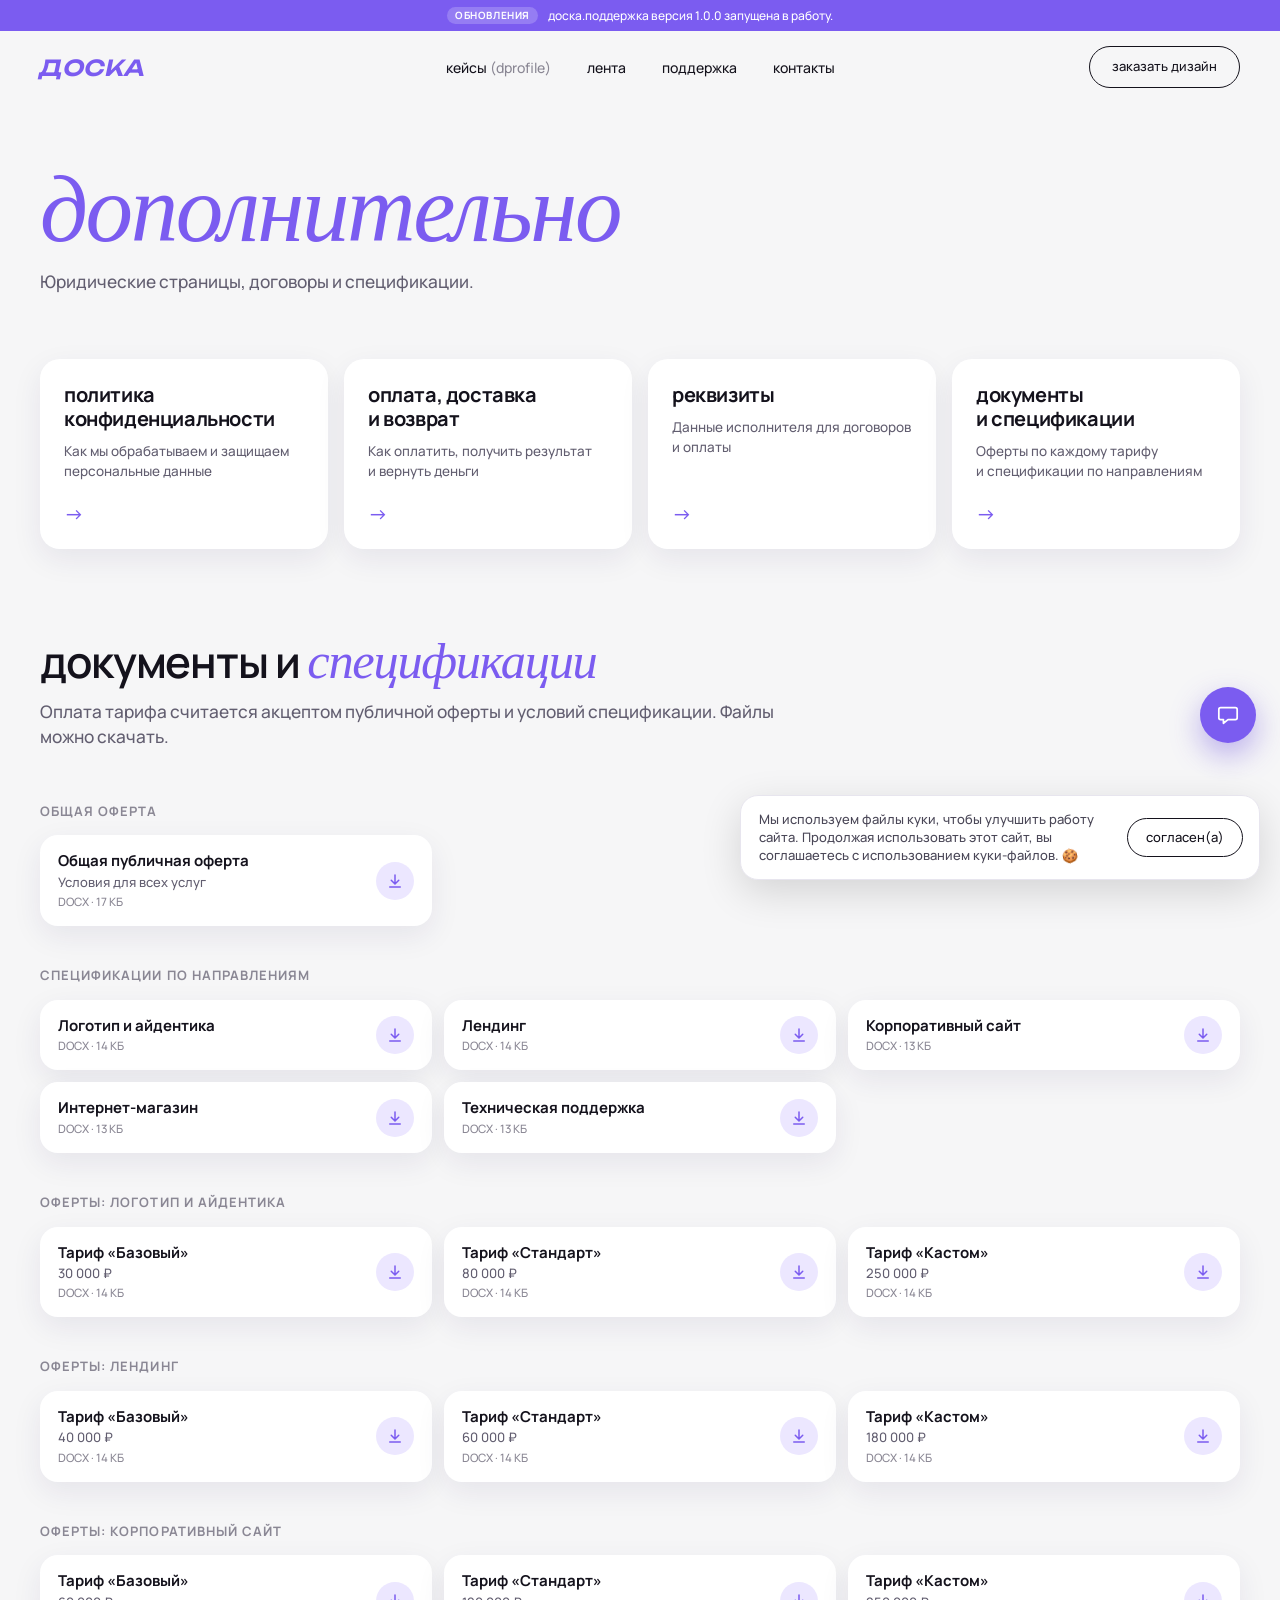
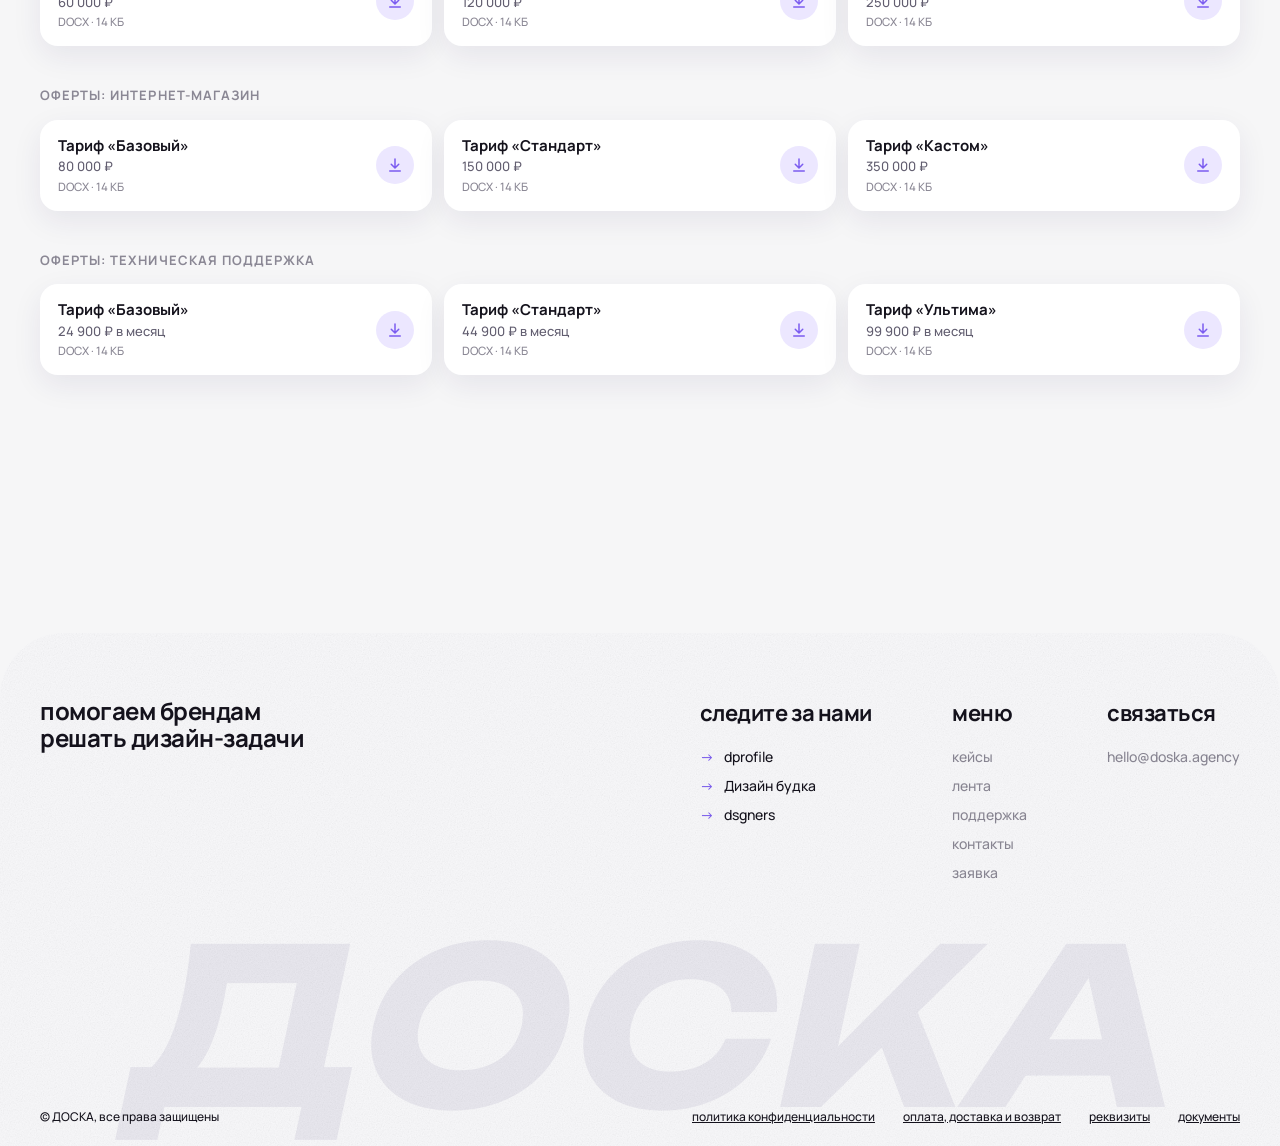
==== dokumenty/index.html @ 96eba819 "Страница «Дополнительно»: политика, оплата и возврат, реквизиты, 21 документ для скачивания Co-Autho" ====
<!doctype html>
<html lang="ru">
<head>
<meta charset="utf-8">
<meta name="viewport" content="width=device-width,initial-scale=1">
<title>Дополнительно – ДОСКА</title>
<meta name="description" content="Политика, оплата и возврат, реквизиты, договоры и спецификации.">
<link rel="canonical" href="https://doska.agency/dokumenty">
<meta property="og:type" content="website">
<meta property="og:locale" content="ru_RU">
<meta property="og:site_name" content="ДОСКА">
<meta property="og:title" content="Дополнительно – ДОСКА">
<meta property="og:description" content="Политика, оплата и возврат, реквизиты, договоры и спецификации.">
<meta property="og:url" content="https://doska.agency/dokumenty">
<link rel="icon" href="/assets/favicon.svg" type="image/svg+xml">
<link rel="icon" href="/assets/favicon-32.png" sizes="32x32" type="image/png">
<link rel="apple-touch-icon" href="/assets/apple-touch-icon.png">
<link rel="preconnect" href="https://fonts.googleapis.com">
<link rel="preconnect" href="https://fonts.gstatic.com" crossorigin>
<link href="https://fonts.googleapis.com/css2?family=Unbounded:wght@500;600;700&family=Manrope:wght@400;500;600;700&display=swap&subset=cyrillic" rel="stylesheet">
<link rel="stylesheet" href="/styles.css">
<script>document.documentElement.classList.add('js')</script>
</head>
<body>
<!-- строка обновлений: правится вручную -->
<div class="ticker"><div class="wrap"><b>обновления</b><span>доска.поддержка версия 1.0.0 запущена в работу.</span></div></div>
<header class="head"><div class="wrap">
  <a class="logo" href="/">ДОСКА</a>
  <nav class="nav">
    <a href="https://dprofile.ru/nikolaev_design1" target="_blank" rel="noopener">кейсы <span class="nav-sub">(dprofile)</span></a>
    <a href="/lenta">лента</a>
    <a href="/podderzhka">поддержка</a>
    <a href="/kontakty">контакты</a>
    <div class="nav-extra">
      <p class="nav-lab">связаться</p>
      <a href="https://t.me/oleg_nikolaev1" target="_blank" rel="noopener">Телеграм</a>
      <a href="mailto:hello@doska.agency">hello@doska.agency</a>
      <button class="btn btn-accent" type="button" data-order>заказать дизайн</button>
    </div>
  </nav>
  <button class="btn" type="button" data-order>заказать дизайн</button>
  <button class="btn burger" type="button" aria-label="Меню">меню</button>
</div></header>
<main><div class="wrap dpage">
  <div class="page-title"><h1><em>дополнительно</em></h1>
    <p class="sub">Юридические страницы, договоры и спецификации.</p></div>
  <div class="dlinks"><a class="dcard" href="/politika"><b>политика конфиденциальности</b><p>Как мы обрабатываем и защищаем персональные данные</p><i aria-hidden="true">→</i></a><a class="dcard" href="/usloviya"><b>оплата, доставка и возврат</b><p>Как оплатить, получить результат и вернуть деньги</p><i aria-hidden="true">→</i></a><a class="dcard" href="/rekvizity"><b>реквизиты</b><p>Данные исполнителя для договоров и оплаты</p><i aria-hidden="true">→</i></a><a class="dcard" href="#документы"><b>документы и спецификации</b><p>Оферты по каждому тарифу и спецификации по направлениям</p><i aria-hidden="true">→</i></a></div>
  <section id="документы" class="dsec">
    <h2>документы и <em>спецификации</em></h2>
    <p class="sub">Оплата тарифа считается акцептом публичной оферты и условий спецификации. Файлы можно скачать.</p>
    <div class="dgroup"><h3>общая оферта</h3><div class="dlist"><a class="dfile" href="/assets/docs/obshchaya-publichnaya-oferta-doska.docx" download><span><b>Общая публичная оферта</b><em>Условия для всех услуг</em></span><small>DOCX · 17 КБ</small><i aria-hidden="true"><svg viewBox="0 0 24 24"><path d="M12 4v11M7 11l5 5 5-5M5 20h14"/></svg></i></a></div></div>
    <div class="dgroup"><h3>спецификации по направлениям</h3><div class="dlist"><a class="dfile" href="/assets/docs/spetsifikatsiya-logotip-aydentika.docx" download><span><b>Логотип и айдентика</b></span><small>DOCX · 14 КБ</small><i aria-hidden="true"><svg viewBox="0 0 24 24"><path d="M12 4v11M7 11l5 5 5-5M5 20h14"/></svg></i></a><a class="dfile" href="/assets/docs/spetsifikatsiya-lending.docx" download><span><b>Лендинг</b></span><small>DOCX · 14 КБ</small><i aria-hidden="true"><svg viewBox="0 0 24 24"><path d="M12 4v11M7 11l5 5 5-5M5 20h14"/></svg></i></a><a class="dfile" href="/assets/docs/spetsifikatsiya-korporativnyy-sayt.docx" download><span><b>Корпоративный сайт</b></span><small>DOCX · 13 КБ</small><i aria-hidden="true"><svg viewBox="0 0 24 24"><path d="M12 4v11M7 11l5 5 5-5M5 20h14"/></svg></i></a><a class="dfile" href="/assets/docs/spetsifikatsiya-internet-magazin.docx" download><span><b>Интернет-магазин</b></span><small>DOCX · 13 КБ</small><i aria-hidden="true"><svg viewBox="0 0 24 24"><path d="M12 4v11M7 11l5 5 5-5M5 20h14"/></svg></i></a><a class="dfile" href="/assets/docs/spetsifikatsiya-tekhnicheskaya-podderzhka.docx" download><span><b>Техническая поддержка</b></span><small>DOCX · 13 КБ</small><i aria-hidden="true"><svg viewBox="0 0 24 24"><path d="M12 4v11M7 11l5 5 5-5M5 20h14"/></svg></i></a></div></div>
    <div class="dgroup"><h3>оферты: логотип и айдентика</h3><div class="dlist"><a class="dfile" href="/assets/docs/oferta-logotip-bazovyy-30000.docx" download><span><b>Тариф «Базовый»</b><em>30 000 ₽</em></span><small>DOCX · 14 КБ</small><i aria-hidden="true"><svg viewBox="0 0 24 24"><path d="M12 4v11M7 11l5 5 5-5M5 20h14"/></svg></i></a><a class="dfile" href="/assets/docs/oferta-logotip-standart-80000.docx" download><span><b>Тариф «Стандарт»</b><em>80 000 ₽</em></span><small>DOCX · 14 КБ</small><i aria-hidden="true"><svg viewBox="0 0 24 24"><path d="M12 4v11M7 11l5 5 5-5M5 20h14"/></svg></i></a><a class="dfile" href="/assets/docs/oferta-logotip-kastom-250000.docx" download><span><b>Тариф «Кастом»</b><em>250 000 ₽</em></span><small>DOCX · 14 КБ</small><i aria-hidden="true"><svg viewBox="0 0 24 24"><path d="M12 4v11M7 11l5 5 5-5M5 20h14"/></svg></i></a></div></div>
    <div class="dgroup"><h3>оферты: лендинг</h3><div class="dlist"><a class="dfile" href="/assets/docs/oferta-lending-bazovyy-40000.docx" download><span><b>Тариф «Базовый»</b><em>40 000 ₽</em></span><small>DOCX · 14 КБ</small><i aria-hidden="true"><svg viewBox="0 0 24 24"><path d="M12 4v11M7 11l5 5 5-5M5 20h14"/></svg></i></a><a class="dfile" href="/assets/docs/oferta-lending-standart-60000.docx" download><span><b>Тариф «Стандарт»</b><em>60 000 ₽</em></span><small>DOCX · 14 КБ</small><i aria-hidden="true"><svg viewBox="0 0 24 24"><path d="M12 4v11M7 11l5 5 5-5M5 20h14"/></svg></i></a><a class="dfile" href="/assets/docs/oferta-lending-kastom-180000.docx" download><span><b>Тариф «Кастом»</b><em>180 000 ₽</em></span><small>DOCX · 14 КБ</small><i aria-hidden="true"><svg viewBox="0 0 24 24"><path d="M12 4v11M7 11l5 5 5-5M5 20h14"/></svg></i></a></div></div>
    <div class="dgroup"><h3>оферты: корпоративный сайт</h3><div class="dlist"><a class="dfile" href="/assets/docs/oferta-korporativnyy-bazovyy-60000.docx" download><span><b>Тариф «Базовый»</b><em>60 000 ₽</em></span><small>DOCX · 14 КБ</small><i aria-hidden="true"><svg viewBox="0 0 24 24"><path d="M12 4v11M7 11l5 5 5-5M5 20h14"/></svg></i></a><a class="dfile" href="/assets/docs/oferta-korporativnyy-standart-120000.docx" download><span><b>Тариф «Стандарт»</b><em>120 000 ₽</em></span><small>DOCX · 14 КБ</small><i aria-hidden="true"><svg viewBox="0 0 24 24"><path d="M12 4v11M7 11l5 5 5-5M5 20h14"/></svg></i></a><a class="dfile" href="/assets/docs/oferta-korporativnyy-kastom-250000.docx" download><span><b>Тариф «Кастом»</b><em>250 000 ₽</em></span><small>DOCX · 14 КБ</small><i aria-hidden="true"><svg viewBox="0 0 24 24"><path d="M12 4v11M7 11l5 5 5-5M5 20h14"/></svg></i></a></div></div>
    <div class="dgroup"><h3>оферты: интернет-магазин</h3><div class="dlist"><a class="dfile" href="/assets/docs/oferta-magazin-bazovyy-80000.docx" download><span><b>Тариф «Базовый»</b><em>80 000 ₽</em></span><small>DOCX · 14 КБ</small><i aria-hidden="true"><svg viewBox="0 0 24 24"><path d="M12 4v11M7 11l5 5 5-5M5 20h14"/></svg></i></a><a class="dfile" href="/assets/docs/oferta-magazin-standart-150000.docx" download><span><b>Тариф «Стандарт»</b><em>150 000 ₽</em></span><small>DOCX · 14 КБ</small><i aria-hidden="true"><svg viewBox="0 0 24 24"><path d="M12 4v11M7 11l5 5 5-5M5 20h14"/></svg></i></a><a class="dfile" href="/assets/docs/oferta-magazin-kastom-350000.docx" download><span><b>Тариф «Кастом»</b><em>350 000 ₽</em></span><small>DOCX · 14 КБ</small><i aria-hidden="true"><svg viewBox="0 0 24 24"><path d="M12 4v11M7 11l5 5 5-5M5 20h14"/></svg></i></a></div></div>
    <div class="dgroup"><h3>оферты: техническая поддержка</h3><div class="dlist"><a class="dfile" href="/assets/docs/oferta-podderzhka-bazovyy-24900.docx" download><span><b>Тариф «Базовый»</b><em>24 900 ₽ в месяц</em></span><small>DOCX · 14 КБ</small><i aria-hidden="true"><svg viewBox="0 0 24 24"><path d="M12 4v11M7 11l5 5 5-5M5 20h14"/></svg></i></a><a class="dfile" href="/assets/docs/oferta-podderzhka-standart-44900.docx" download><span><b>Тариф «Стандарт»</b><em>44 900 ₽ в месяц</em></span><small>DOCX · 14 КБ</small><i aria-hidden="true"><svg viewBox="0 0 24 24"><path d="M12 4v11M7 11l5 5 5-5M5 20h14"/></svg></i></a><a class="dfile" href="/assets/docs/oferta-podderzhka-ultima-99900.docx" download><span><b>Тариф «Ультима»</b><em>99 900 ₽ в месяц</em></span><small>DOCX · 14 КБ</small><i aria-hidden="true"><svg viewBox="0 0 24 24"><path d="M12 4v11M7 11l5 5 5-5M5 20h14"/></svg></i></a></div></div>
  </section>
</div></main>

<footer class="foot"><div class="wrap">
  <div class="top">
    <p class="lead">помогаем брендам<br>решать дизайн-задачи</p>
    <div class="fcols">
      <div><h4>следите за нами</h4><ul class="arrows" id="подвал-соцсети"></ul></div>
      <div><h4>меню</h4><ul>
        <li><a href="https://dprofile.ru/nikolaev_design1" target="_blank" rel="noopener">кейсы</a></li>
        <li><a href="/lenta">лента</a></li><li><a href="/podderzhka">поддержка</a></li><li><a href="/kontakty">контакты</a></li><li><a href="/#заявка">заявка</a></li></ul></div>
      <div><h4>связаться</h4><ul><li><a href="mailto:hello@doska.agency">hello@doska.agency</a></li></ul></div>
    </div>
  </div>
  <div class="big" aria-hidden="true">ДОСКА</div>
  <div class="bottom"><span>© ДОСКА, все права защищены</span><span class="links"><a class="u" href="/politika">политика конфиденциальности</a><a class="u" href="/usloviya">оплата, доставка и возврат</a><a class="u" href="/rekvizity">реквизиты</a><a class="u" href="/dokumenty">документы</a></span></div>
</div></footer>

<div class="modal" id="окно" role="dialog" aria-modal="true" aria-labelledby="окно-заголовок" hidden>
  <div class="modal-shade" data-close></div>
  <div class="modal-box">
    <div class="modal-art" aria-hidden="true"><img src="/assets/popup.webp" alt="" width="1100" height="1600"></div>
    <form class="modal-form" id="форма-окна">
      <button class="modal-x" type="button" data-close aria-label="Закрыть">×</button>
      <h3 id="окно-заголовок">оставьте обращение и мы вернемся в ближайшее время</h3>
      <p class="form-contact"><a href="mailto:info@doska.agency">info@doska.agency</a> или напишите в <a href="https://t.me/oleg_nikolaev1" target="_blank" rel="noopener">Телеграм</a></p>
      <p class="modal-sub">Заполните форму – мы ответим и предложим следующий шаг.</p>
      <p class="tariff-chip" id="чип-тарифа" hidden></p>
      <input type="hidden" name="тариф" id="тариф-окна">
      <input name="имя" required placeholder="введите ваше имя" autocomplete="name">
      <input name="связь" required placeholder="почта или телеграм">
      <div class="fld"><span class="fld-l">тема запроса</span><select class="cs" name="тема" id="тема-окна" aria-label="Тема запроса"><option>Новый проект</option><option>Тарифы и стоимость</option><option>Техническая поддержка</option><option>Сотрудничество</option><option>Другое</option></select></div>
      <textarea name="задача" rows="2" placeholder="коротко опишите задачу"></textarea>
      <label class="attach"><input type="file" name="файл"><span class="attach-t">прикрепить файл</span></label>
      <div><button class="btn btn-accent" type="submit">отправить</button></div>
      <p class="ok">Спасибо! Мы свяжемся с вами в ближайшее время. <span class="emo" role="img" aria-label="поднятые руки" style="--r:-8deg">🙌</span></p>
    </form>
  </div>
</div>

<div class="cookie"><p>Мы используем файлы куки, чтобы улучшить работу сайта. Продолжая использовать этот сайт, вы соглашаетесь с использованием куки-файлов. <span class="emo" role="img" aria-label="печенье" style="--r:-12deg">🍪</span></p><button class="btn" type="button">согласен(а)</button></div>
<a class="chat-fab" href="https://t.me/nklvdsgn_bot" target="_blank" rel="noopener" aria-label="Написать в Телеграм"><svg viewBox="0 0 24 24" aria-hidden="true"><path d="M4 4h16a2 2 0 0 1 2 2v9a2 2 0 0 1-2 2h-8l-5 4v-4H4a2 2 0 0 1-2-2V6a2 2 0 0 1 2-2z"/></svg><span>написать в Телеграм</span></a>
<script src="/data.js"></script>
<script src="/script.js"></script>
<script src="https://doskaagency.online/widget/src/support.js" data-project="pk_doska_aXcedvwkiXc" defer></script>
</body></html>
---- styles.css ----
:root{
  --bg:#f6f6f7;--card:#fff;--ink:#14121c;--mute:#8a8794;--line:#e7e5ee;
  --accent:#7b5cf0;--accent-soft:#ece7ff;--yellow:#fcc93f;
  --r:20px;--shadow:0 10px 30px rgba(40,30,90,.08);
  --f-logo:'Unbounded',sans-serif;--f-text:'Manrope',sans-serif;
  --f-serif:'Times New Roman',Times,'Liberation Serif',serif;
  --ease:cubic-bezier(.2,.7,.2,1);
}
*{box-sizing:border-box;margin:0;padding:0}
html{scroll-behavior:smooth}
body{overflow-x:clip;font-weight:500;font-family:var(--f-text);background:var(--bg);color:var(--ink);line-height:1.5;-webkit-font-smoothing:antialiased}
body.lock{overflow:hidden}
a{color:inherit;text-decoration:none}
button,input,select,textarea{font:inherit;color:inherit}
.wrap{max-width:1280px;margin:0 auto;padding:0 40px}
em{font-family:var(--f-serif);font-style:italic;font-weight:400;color:var(--accent);font-size:1.16em;line-height:.9}
.u{text-decoration:underline}

/* появление страницы и переходы между страницами */
.js body{animation:page-in .5s var(--ease) both}
.js body.leaving{opacity:0;transition:opacity .22s ease}
@keyframes page-in{from{opacity:0}to{opacity:1}}

/* появление блоков при прокрутке */
.js .rv{opacity:0;transform:translateY(28px)}
.js .rv.in{opacity:1;transform:none;transition:opacity .7s var(--ease),transform .7s var(--ease);transition-delay:var(--d,0s)}
/* появление при смене контента (вкладки, фильтры) */
.swap-out{opacity:0;transform:translateY(8px);transition:opacity .15s ease,transform .15s ease}
.pop{animation:pop .45s var(--ease) both;animation-delay:var(--d,0s)}
@keyframes pop{from{opacity:0;transform:translateY(18px) scale(.98)}to{opacity:1;transform:none}}

/* логотип: скошенные буквы */
.logo,.big{display:inline-block;transform:skewX(-12deg);font-family:var(--f-logo)}
.logo{font-weight:600;letter-spacing:.02em;color:var(--accent);font-size:22px}

/* шапка */
.head{position:sticky;top:0;z-index:20;background:transparent;transition:background .3s,box-shadow .3s}
.head.scrolled{background:rgba(255,255,255,.94);-webkit-backdrop-filter:blur(12px);backdrop-filter:blur(12px);box-shadow:0 1px 0 rgba(20,18,28,.06)}
.head .wrap{display:flex;align-items:center;justify-content:space-between;height:72px;gap:20px}
.nav{display:flex;gap:36px;font-size:14px}
.nav a{position:relative;padding:4px 0}
.nav a::after{content:"";position:absolute;left:0;right:0;bottom:0;height:1px;background:var(--accent);transform:scaleX(0);transform-origin:left;transition:transform .3s var(--ease)}
.nav .nav-sub{color:var(--mute)}
.nav a:hover::after{transform:scaleX(1)}
.btn{display:inline-flex;align-items:center;justify-content:center;border:1px solid var(--ink);border-radius:999px;padding:10px 22px;font-size:13px;background:transparent;cursor:pointer;transition:background .25s,color .25s,border-color .25s,transform .15s}
.btn:hover{background:var(--ink);color:#fff}
.btn:active{transform:scale(.96)}
.btn[disabled]{opacity:.6;pointer-events:none}
.btn-accent{background:var(--accent);border-color:var(--accent);color:#fff}
.btn-accent:hover{background:#5f3fd8;border-color:#5f3fd8}
.burger{display:none}
*{outline:none}
.hero-cta{display:flex;justify-content:center}


/* точечная сетка с «водой»: точки рисует script.js на холсте; без скрипта остается статичная сетка */
.dots{position:relative;isolation:isolate}
.dots::before{content:"";position:absolute;top:0;bottom:0;left:50%;width:100vw;margin-left:-50vw;z-index:-1;pointer-events:none;background-position:center top;
  background-image:url("data:image/svg+xml,%3Csvg xmlns='http://www.w3.org/2000/svg' width='22' height='22'%3E%3Ccircle cx='11' cy='11' r='1.3' fill='%23141224' fill-opacity='.12'/%3E%3C/svg%3E");
  -webkit-mask-image:linear-gradient(transparent,#000 14%,#000 86%,transparent);mask-image:linear-gradient(transparent,#000 14%,#000 86%,transparent)}
.dots.has-canvas::before{display:none}
.dots-bg{position:absolute;top:0;left:50%;width:100vw;height:100%;margin-left:-50vw;z-index:-1;pointer-events:none;display:block}
.hero{padding:clamp(24px,4vw,64px) 0 clamp(24px,4vw,64px)}

/* заголовки */
h1,h2{font-weight:600;letter-spacing:-.03em;line-height:1.05}
h1{font-size:clamp(40px,6.4vw,84px);text-align:center;padding:76px 0 56px}
h2{font-size:clamp(32px,4.6vw,56px);margin-bottom:clamp(36px,4.5vw,64px)}
section{padding:clamp(72px,9vw,140px) 0}
/* подзаголовки */
.sub{font-size:clamp(15px,1.35vw,18px);line-height:1.5;font-weight:500;color:#625e70;max-width:640px}
h1+.sub,h2+.sub{margin-top:16px}
h2:has(+.sub){margin-bottom:0}
section h2+.sub,.more-posts h2+.sub{margin-bottom:clamp(32px,4vw,56px)}
.hero h1{padding-bottom:0}
.hero .sub{text-align:center;margin:20px auto 0}
.hero-cta{margin-top:32px}
.page-title .sub{margin-top:16px}
.modal-sub{font-size:14px;color:#625e70;margin:-12px 0 6px}

/* клиенты */
.clients{display:flex;flex-wrap:wrap;justify-content:center;align-items:center;gap:30px 56px;padding:56px 0 clamp(64px,7vw,100px)}
.clients img{height:48px;width:auto;max-width:150px;object-fit:contain;opacity:.75;transition:opacity .3s,transform .35s var(--ease)}
.clients img:hover{opacity:1;transform:scale(1.06)}

/* сетка кейсов */
.grid{display:grid;grid-template-columns:repeat(12,1fr);gap:16px}
.tile{position:relative;border-radius:var(--r);overflow:hidden;min-height:336px;padding:18px;display:flex;flex-direction:column;justify-content:space-between;color:#fff;isolation:isolate;transition:transform .35s var(--ease),box-shadow .35s}
.tile.s4{grid-column:span 4}.tile.s5{grid-column:span 5}.tile.s7{grid-column:span 7}.tile.s8{grid-column:span 8}.tile.s3{grid-column:span 3}.tile.s6{grid-column:span 6}.tile.s12{grid-column:span 12}
.tile.tall{min-height:528px}
.tile::before{content:"";position:absolute;inset:0;z-index:-1;background:var(--art,#333);transition:transform .6s var(--ease)}
.tile:hover{transform:translateY(-5px);box-shadow:0 18px 40px rgba(40,30,90,.18)}
.tile:hover::before{transform:scale(1.05)}
.tile.light{color:var(--accent)}
.tile h3{font-size:14px;font-weight:600;line-height:1.35;max-width:300px}
.tags{display:flex;gap:6px;flex-wrap:wrap}
.tags span{font-size:11px;padding:3px 10px;border-radius:999px;background:rgba(255,255,255,.22);backdrop-filter:blur(6px)}
.tile.light .tags span{background:rgba(123,92,240,.12)}
.tags.dark span{background:var(--accent-soft);color:var(--accent)}
.more{display:flex;justify-content:space-between;align-items:center;background:var(--card);border-radius:var(--r);box-shadow:var(--shadow);padding:18px 24px;margin-top:56px;font-size:16px}

/* услуги */
.services h2{max-width:860px}
.cols{display:grid;grid-template-columns:repeat(3,1fr);gap:40px;font-size:clamp(16px,1.35vw,20px);line-height:1.6;letter-spacing:-.01em;margin-top:48px}
.cols div{border-top:1px solid var(--ink);padding-top:24px}

/* ИИ-система */
.ai .lead2{max-width:720px;font-size:17px;color:#4a4757;margin:-20px 0 56px}
.ai-grid{display:grid;grid-template-columns:1.25fr 1fr;gap:16px;align-items:stretch}
.video{border-radius:var(--r);min-height:380px;background:linear-gradient(135deg,#17151d,#2c2650 60%,#4a36a8);display:grid;place-items:center;text-align:center;padding:30px;color:#cfc8f5;font-size:14px;position:relative;overflow:hidden}
.video::after{content:"";position:absolute;inset:0;background:radial-gradient(circle at 70% 20%,rgba(123,92,240,.45),transparent 55%);animation:glow 6s ease-in-out infinite alternate}
.video span{position:relative;z-index:1;max-width:260px}
@keyframes glow{to{opacity:.4;transform:scale(1.15)}}
.ai-steps{list-style:none;counter-reset:a;display:grid;gap:12px}
.ai-steps li{counter-increment:a;background:var(--card);border-radius:var(--r);padding:18px 20px 18px 64px;box-shadow:var(--shadow);position:relative}
.ai-steps li::before{content:"0" counter(a);position:absolute;left:20px;top:18px;color:var(--accent);font-size:13px;font-weight:700}
.ai-steps b{display:block;font-size:15px;font-weight:700}
.ai-steps p{font-size:13px;color:var(--mute)}

/* принципы */
.feat{display:grid;grid-template-columns:repeat(2,1fr);gap:16px}
.f{display:flex;gap:16px;background:var(--card);border-radius:var(--r);padding:20px;box-shadow:var(--shadow);align-items:flex-start}
.f i{flex:none;width:46px;height:46px;border-radius:12px;background:var(--accent);color:#fff;display:grid;place-items:center;font-style:normal;font-weight:700}
.f i{transition:transform .35s var(--ease)}
.f:hover i{transform:rotate(-6deg) scale(1.06)}
.f i svg{width:24px;height:24px;fill:none;stroke:#fff;stroke-width:1.8;stroke-linecap:round;stroke-linejoin:round}
.f b{display:block;font-size:14px;font-weight:700}
.f p{font-size:13px;color:var(--mute)}
.types{display:grid;grid-template-columns:repeat(2,1fr);gap:16px;margin-top:32px}
.type{background:var(--card);border-radius:var(--r);padding:22px;box-shadow:var(--shadow);min-height:180px;display:flex;justify-content:space-between;gap:16px}
.type b{display:block;margin:8px 0 4px;font-size:16px}.type p{font-size:13px;color:var(--mute)}
.pill{font-size:11px;padding:3px 10px;border-radius:999px;background:#ececf1}
.pill.g{background:#d8f7dd;color:#1c7a30}
.type img{flex:none;align-self:center;height:150px;width:auto;max-width:48%;object-fit:contain}

/* процесс */
.steps{display:grid;grid-template-columns:repeat(5,1fr);gap:16px}
.step{background:var(--card);border-radius:var(--r);padding:20px;font-size:15px;font-weight:600;min-height:140px;display:flex;flex-direction:column;justify-content:space-between}
.step span{color:var(--accent);font-size:12px}

/* тарифы */
.tabs{display:flex;gap:8px;flex-wrap:wrap;margin-bottom:24px}
.tab{border:1px solid var(--line);background:var(--card);border-radius:999px;padding:10px 22px;font-size:14px;cursor:pointer;transition:background .25s,color .25s,border-color .25s,transform .15s}
.tab:hover{border-color:var(--accent)}
.tab:active{transform:scale(.96)}
.tab.on{background:var(--ink);border-color:var(--ink);color:#fff}
.tabs-row{display:flex;justify-content:space-between;align-items:center;flex-wrap:wrap;gap:12px 16px;margin-bottom:24px}
.tabs-row .tabs{margin:0}
.tab.support{padding:15px 26px;font-size:14px;border:0}
.seg-thumb.off{opacity:0}
.tabs.seg{position:relative;display:inline-flex;max-width:100%;overflow-x:auto;scrollbar-width:none;background:#ebeaf0;padding:5px;border-radius:999px;gap:4px}
.tabs.seg::-webkit-scrollbar{display:none}
.seg .tab{position:relative;flex:none;border:0;background:transparent;padding:11px 24px;white-space:nowrap;transition:color .3s}
.seg .tab::before{content:"";position:absolute;inset:0;border-radius:999px;background:#fff;z-index:0}
.seg .tab .t{position:relative;z-index:2}
.seg .tab.on,.seg .tab.on:hover{background:transparent;color:#fff}
.seg-thumb{position:absolute;top:5px;height:calc(100% - 10px);left:0;z-index:1;pointer-events:none;border-radius:999px;background:var(--ink);box-shadow:0 6px 16px rgba(20,18,28,.22);transition:transform .5s cubic-bezier(.34,1.35,.64,1),width .5s cubic-bezier(.34,1.35,.64,1),top .4s var(--ease),height .4s var(--ease),opacity .3s}
.plans{display:grid;grid-template-columns:repeat(3,1fr);gap:16px}
.plan{background:var(--card);border-radius:var(--r);padding:28px;box-shadow:var(--shadow);display:flex;flex-direction:column;gap:14px;border:2px solid transparent;transition:transform .3s var(--ease),box-shadow .3s}
.plan:hover{transform:translateY(-4px);box-shadow:0 18px 40px rgba(40,30,90,.14)}
.plan.hit{border-color:var(--accent)}
.plan h3{font-size:20px;font-weight:700;display:flex;justify-content:space-between;align-items:center}
.plan h3 small{font-size:11px;font-weight:600;background:var(--accent-soft);color:var(--accent);padding:3px 10px;border-radius:999px}
.price{font-size:32px;font-weight:700;letter-spacing:-.03em}
.support-note{text-align:center;margin-top:28px;font-size:13px;color:var(--mute)}
.support-note[hidden]{display:none}
.support-note b{color:var(--ink);font-weight:700}
.support-note + .partner{margin-top:12px}
.partner{display:flex;align-items:center;justify-content:center;gap:8px;margin-top:32px;font-size:12px;color:var(--mute)}
.period-row{display:flex;align-items:center;gap:8px 16px;flex-wrap:wrap;margin:-4px 0 24px}
.period-row[hidden]{display:none}
.period-row.show{animation:pop .45s var(--ease)}
.period-row .tabs{margin:0}
.period-row .seg .tab{padding:8px 20px;font-size:13px}
.period-l{font-size:13px;color:var(--mute)}
.period-note{font-size:12px;color:var(--mute)}
.plan .period{font-size:12px;color:var(--mute);margin-top:-10px}
.plans.one{grid-template-columns:1fr}
.plans.one .plan ul{display:block;columns:2;column-gap:48px}
.plans.one .plan li{break-inside:avoid;margin-bottom:10px}
.plans.one .plan .btn{align-self:flex-start;padding-left:48px;padding-right:48px}
.tariff-chip{align-self:flex-start;background:var(--accent-soft);color:var(--accent);padding:6px 14px;border-radius:999px;font-size:13px;font-weight:700}
.fld{display:grid;gap:2px}
.fld-l{font-size:12px;color:var(--mute)}
.modal-form .sel-btn{padding:12px 2px}
.plan p{font-size:13px;color:var(--mute)}
.plan ul{list-style:none;font-size:14px;display:grid;gap:8px;align-content:start;flex:1}
.plan li{padding-left:22px;position:relative}
.plan li.key{font-weight:700}
.plan li.no{color:var(--mute)}
.plan li.no::before{content:"–";color:var(--mute)}
.plan li::before{content:"✦";position:absolute;left:0;color:var(--accent);font-size:11px;top:3px}

/* форма: на всю ширину */
.form{position:relative;z-index:1;background:var(--card);border-radius:64px 64px 0 0;padding:clamp(72px,8vw,120px) 0 140px;margin-top:clamp(40px,6vw,100px)}
.form form{display:grid;gap:clamp(18px,2vw,28px);width:100%}
.row{display:flex;gap:clamp(16px,2vw,32px);align-items:baseline;font-size:clamp(22px,2.9vw,42px);font-weight:600;letter-spacing:-.03em;line-height:1.15}
.row label{white-space:nowrap}
.row input,.row textarea{flex:1;min-width:0;border:0;border-bottom:1px solid var(--ink);background:transparent;padding:8px 2px;font-size:15px;letter-spacing:0;font-weight:500;outline:0;border-radius:0;transition:border-color .25s}
.row ::placeholder{color:#b3b0bb;opacity:1}
.row input:focus,.row textarea:focus{border-color:var(--accent)}
.row textarea{resize:none}
.small{font-size:13px;line-height:1.5;color:var(--mute)}
.form-foot{display:flex;justify-content:space-between;align-items:center;gap:24px;margin-top:clamp(16px,3vw,48px)}
.small a{text-decoration:underline}
.ok{display:none;color:var(--accent);font-size:16px;font-weight:600}
.ok.show{display:block;animation:pop .4s var(--ease)}

/* кастомный список */
.sel{position:relative;flex:1;min-width:0;letter-spacing:0}
select.cs{display:none}
.sel-btn{width:100%;display:flex;justify-content:space-between;align-items:center;gap:12px;border:0;border-bottom:1px solid var(--ink);letter-spacing:0;font-weight:500;background:transparent;padding:8px 2px;font-size:15px;text-align:left;cursor:pointer;transition:border-color .25s}
.sel-btn:hover,.sel.open .sel-btn{border-color:var(--accent)}
.chev{width:8px;height:8px;border-right:1.5px solid currentColor;border-bottom:1.5px solid currentColor;transform:rotate(45deg) translateY(-2px);transition:transform .3s var(--ease);flex:none}
.sel.open .chev{transform:rotate(-135deg) translateY(-2px)}
.sel ul{position:absolute;left:0;right:0;top:calc(100% + 8px);z-index:30;list-style:none;background:var(--card);border-radius:16px;box-shadow:0 18px 50px rgba(30,20,80,.18);border:1px solid var(--line);padding:6px;opacity:0;visibility:hidden;transform:translateY(-8px) scale(.98);transform-origin:top;transition:opacity .2s,transform .25s var(--ease),visibility .2s;font-size:15px;font-weight:500}
.sel.open ul{opacity:1;visibility:visible;transform:none}
.sel li{padding:10px 14px;border-radius:10px;cursor:pointer;display:flex;justify-content:space-between;transition:background .15s}
.sel li.act{background:var(--accent-soft)}
.sel li[aria-selected=true]{color:var(--accent);font-weight:700}
.sel li[aria-selected=true]::after{content:"✓"}

/* подвал */
.foot{position:relative;z-index:2;margin-top:clamp(60px,8vw,120px);background-color:#f8f8fa;border-radius:64px 64px 0 0;padding:64px 0 0;overflow:hidden}
.foot.lap{margin-top:-64px}
.foot::after{content:"";position:absolute;inset:0;z-index:3;pointer-events:none;opacity:.15;mix-blend-mode:multiply;background-image:url("data:image/svg+xml,%3Csvg xmlns='http://www.w3.org/2000/svg' width='220' height='220'%3E%3Cfilter id='n' x='0' y='0' width='100%25' height='100%25'%3E%3CfeTurbulence type='fractalNoise' baseFrequency='.85' numOctaves='3' stitchTiles='stitch'/%3E%3CfeColorMatrix type='saturate' values='0'/%3E%3C/filter%3E%3Crect width='100%25' height='100%25' filter='url(%23n)'/%3E%3C/svg%3E")}
.foot .wrap{position:relative}
.foot .top{display:flex;justify-content:space-between;gap:40px;flex-wrap:wrap}
.foot .lead{font-weight:700;font-size:24px;letter-spacing:-.02em;line-height:1.15;max-width:320px}
.fcols{display:flex;gap:80px;flex-wrap:wrap}
.foot h4{font-size:22px;font-weight:700;letter-spacing:-.02em;margin-bottom:16px}
.foot ul{list-style:none;font-size:14px;color:var(--mute);display:grid;gap:8px}
.foot ul a:hover{color:var(--ink)}
.foot ul.arrows{color:var(--ink)}
.foot ul.arrows li::before{content:"→";color:var(--accent);margin-right:10px}
.big{font-weight:700;color:#e9e8ef;font-size:clamp(70px,17vw,260px);line-height:.85;margin:50px 0 -.12em;display:block;text-align:center;letter-spacing:.01em;transform-origin:bottom center}
.bottom{position:relative;display:flex;justify-content:space-between;gap:24px;flex-wrap:wrap;font-size:12px;padding:16px 0 20px;z-index:1}
.bottom .links{display:flex;gap:28px;flex-wrap:wrap}

/* куки */
.cookie{position:fixed;right:20px;bottom:20px;z-index:50;background:var(--card);box-shadow:0 12px 40px rgba(0,0,0,.14);border:1px solid var(--line);border-radius:18px;padding:14px 16px 14px 18px;width:min(520px,calc(100% - 32px));display:flex;align-items:center;gap:16px;animation:pop .5s var(--ease) .6s both}
.cookie p{flex:1;font-size:13px;line-height:1.4;color:#4a4757}
.cookie .btn{flex:none;padding:9px 18px;font-size:13px}
@media(max-width:600px){.cookie{left:10px;right:10px;bottom:10px;width:auto;padding:12px 12px 12px 14px;gap:12px;border-radius:16px}.cookie p{font-size:12px}.cookie .btn{padding:8px 14px;font-size:12px}}
.cookie.gone{opacity:0;transform:translateY(20px);transition:opacity .3s,transform .3s}

/* окно заказа */
.modal{position:fixed;inset:0;z-index:100;display:grid;place-items:center;padding:20px;opacity:0;visibility:hidden;transition:opacity .3s,visibility .3s}
.modal.open{opacity:1;visibility:visible}
.modal[hidden]{display:none}
.modal-shade{position:absolute;inset:0;background:rgba(20,18,28,.55);backdrop-filter:blur(4px)}
.modal-box{position:relative;display:grid;grid-template-columns:1fr 1fr;width:min(1100px,100%);max-height:calc(100vh - 40px);background:var(--card);border-radius:44px;overflow:hidden;transform:translateY(30px) scale(.97);transition:transform .45s var(--ease)}
.modal.open .modal-box{transform:none}
.modal-art{position:relative;min-height:520px;background:linear-gradient(160deg,#b9a6ff,#7b5cf0 55%,#2c2650);overflow:hidden}
.modal-art img{position:absolute;inset:0;width:100%;height:100%;object-fit:cover;object-position:72% 62%;display:block}
.modal-form{display:flex;flex-direction:column;gap:22px;padding:56px 48px;overflow:auto}
.modal-form h3{font-size:clamp(24px,3vw,36px);font-weight:600;letter-spacing:-.03em;line-height:1.1;margin-bottom:12px}
.modal-form input:not([type=file]),.modal-form textarea{border:0;border-bottom:1px solid var(--ink);background:transparent;padding:12px 2px;font-size:15px;outline:0;border-radius:0;resize:none;transition:border-color .25s}
.modal-form input:focus,.modal-form textarea:focus{border-color:var(--accent)}
.attach{display:inline-flex;align-items:center;cursor:pointer;font-size:15px;border:1px dashed #bdb8d2;border-radius:14px;padding:14px 18px;transition:border-color .25s,background .25s}
.attach:hover{border-color:var(--accent);background:var(--accent-soft)}
.attach input{display:none}
.modal-x{position:absolute;top:16px;right:20px;width:40px;height:40px;border-radius:50%;border:0;background:#f1f0f5;font-size:24px;line-height:1;cursor:pointer;transition:background .2s,transform .3s var(--ease)}
.modal-x:hover{background:var(--accent-soft);transform:rotate(90deg)}

/* лента и страница материала */
.page-title{padding:clamp(40px,5vw,72px) 0 clamp(40px,5vw,72px)}
.page-title h1{text-align:left;padding:0}
.chips{margin:24px 0}
.crumb{padding:36px 0 18px;font-size:14px}
.post-cover{height:clamp(240px,38vw,480px);border-radius:var(--r);background:var(--art,#333);margin-bottom:24px}
.post-h{text-align:left;padding:18px 0 24px;font-size:clamp(30px,4.4vw,56px);max-width:900px}
.post-text{max-width:720px;font-size:17px;line-height:1.65;display:grid;gap:16px;color:#3b3849}
.more-posts{padding-top:90px}

.emo{display:inline-block;font-style:normal;line-height:1;font-family:"Apple Color Emoji","Segoe UI Emoji","Noto Color Emoji",sans-serif;transform:rotate(var(--r,0deg));transition:transform .45s cubic-bezier(.34,1.56,.64,1);cursor:default}
.emo:hover{transform:rotate(calc(var(--r,0deg) + 16deg)) scale(1.3)}

/* страница документа (политика) */
.doc{max-width:780px;padding-bottom:40px}
.doc h2{font-size:clamp(22px,2.4vw,30px);margin:48px 0 16px;letter-spacing:-.02em}
.doc p,.doc li{font-size:16px;line-height:1.7;color:#3b3849}
.doc p{margin-bottom:14px}
.doc ul{margin:0 0 14px;padding-left:22px;display:grid;gap:6px}
.doc .note{background:var(--accent-soft);color:#3b2f87;border-radius:var(--r);padding:16px 20px;font-size:14px;line-height:1.55;margin:0 0 8px}
.doc .date{color:var(--mute);font-size:14px}
.doc a{color:var(--accent);text-decoration:underline}

/* контакты */
.contacts{display:grid;grid-template-columns:380px 1fr;gap:40px;padding-bottom:80px;align-items:start}
.founder{background:var(--card);border-radius:28px;padding:32px;box-shadow:var(--shadow);display:grid;gap:12px;justify-items:start}
.avatar{width:170px;height:170px;border-radius:50%;background:linear-gradient(135deg,#b9a6ff,#7b5cf0);overflow:hidden;margin-bottom:8px}
.avatar img{width:100%;height:100%;object-fit:cover;object-position:50% 38%;display:block;transition:transform .6s var(--ease)}
.founder:hover .avatar img{transform:scale(1.06)}
.role{font-family:var(--f-serif);font-style:italic;font-weight:400;font-size:22px;line-height:1;color:var(--accent)}
.founder h2{font-size:30px;margin:0}
.muted{color:var(--mute);font-size:14px;margin-bottom:10px}
.menu-list{display:grid}
.menu-list a{display:flex;justify-content:space-between;align-items:baseline;gap:20px;padding:22px 0;border-bottom:1px solid var(--line);font-size:clamp(26px,3.4vw,44px);font-weight:600;letter-spacing:-.03em;transition:padding .35s var(--ease),color .25s}
.menu-list a span{font-size:13px;color:var(--mute);letter-spacing:0;font-weight:500}
.menu-list a:hover{padding-left:20px}

@media(max-width:900px){
  .plans.one .plan ul{columns:1}
  .wrap{padding:0 20px}
  .nav,.head .btn:not(.burger){display:none}
  .burger{display:inline-flex}
  .nav.open{display:flex;position:absolute;top:72px;left:0;right:0;flex-direction:column;background:var(--bg);padding:20px;gap:16px;animation:pop .3s var(--ease)}
  .tile,.tile.s3,.tile.s4,.tile.s5,.tile.s6,.tile.s7,.tile.s8,.tile.s12{grid-column:span 12;min-height:288px}
  .tile.tall{min-height:384px}
  .cols,.feat,.types,.plans,.ai-grid,.contacts{grid-template-columns:1fr}
  .steps{grid-template-columns:1fr 1fr}
  .row{flex-direction:column;gap:6px;align-items:stretch}
  .form-foot{flex-direction:column;align-items:flex-start}
  .form{border-radius:36px 36px 0 0;padding:56px 0 100px}
  .foot{border-radius:36px 36px 0 0}
  .fcols{gap:40px}
  .more{flex-direction:column;gap:14px;align-items:flex-start}
  .modal-box{grid-template-columns:1fr;border-radius:32px}
  .modal-art{display:none}
  .modal-form{padding:40px 24px 28px}
}
@media(prefers-reduced-motion:reduce){
  *,*::before,*::after{animation:none!important;transition:none!important;scroll-behavior:auto!important}
  .js .rv{opacity:1!important;transform:none!important}
}

/* ---------- отзывы ---------- */
.revs{display:grid;grid-template-columns:repeat(3,1fr);gap:16px}
.rev{background:var(--card);border-radius:var(--r);padding:28px;box-shadow:var(--shadow);display:flex;flex-direction:column;justify-content:space-between;gap:28px;margin:0}
.rev blockquote{font-size:16px;line-height:1.55;font-weight:500;margin:0}
.rev figcaption{display:flex;align-items:center;gap:14px}
.rev .ava{width:48px;height:48px;border-radius:50%;display:grid;place-items:center;font-size:22px;flex:none}
.rev b{display:block;font-weight:700;font-size:15px}
.rev small{display:block;color:var(--mute);font-size:13px;margin-top:2px}
@media(max-width:980px){.revs{grid-template-columns:1fr 1fr}}
@media(max-width:640px){.revs{grid-template-columns:1fr}}

.tile .go{font-style:normal;opacity:.7;transition:transform .3s var(--ease),opacity .3s}.tile:hover .go{opacity:1;transform:translate(2px,-2px)}

/* ---------- закрытый кейс (под соглашением о неразглашении) ---------- */
.tile.secret{cursor:default}
.tile.secret:hover{transform:none;box-shadow:none}
.tile.secret:hover::before{transform:none}
.tile.secret h3{font-size:clamp(20px,2.2vw,30px);font-weight:700;max-width:none;letter-spacing:-.02em;line-height:1.15}
.tile.secret .mock{position:absolute;left:8%;right:8%;top:30%;bottom:-6%;border-radius:14px 14px 0 0;background:rgba(14,10,28,.85);filter:blur(7px);display:grid;grid-template-columns:repeat(3,1fr);grid-template-rows:22px 1fr;gap:10px;padding:14px;z-index:-1}
.tile.secret .mock i{background:rgba(255,255,255,.14);border-radius:6px}
.tile.secret .mock i:first-child{background:#7b3cf5}
.tile.secret .mock svg{grid-column:1/-1;width:100%;height:100%;fill:none;stroke-width:2.5}
.tile.secret .mock path:first-child{stroke:#2fae8a}.tile.secret .mock path:last-child{stroke:#b44fd6}
.tile.secret .lock{position:absolute;left:50%;top:56%;transform:translate(-50%,-50%);display:flex;align-items:center;gap:8px;padding:8px 16px;border-radius:999px;background:rgba(255,255,255,.16);backdrop-filter:blur(6px);font-size:15px;font-weight:600;color:rgba(255,255,255,.85);white-space:nowrap}
.tile.secret .lock svg{width:16px;height:16px;fill:currentColor}

/* ---------- плашка «на этой неделе» ---------- */
.week{display:flex;flex-wrap:wrap;align-items:center;gap:10px 18px;background:var(--card);border-radius:var(--r);box-shadow:var(--shadow);padding:20px 28px;margin:8px 0 8px}
.week-t{font-weight:700;font-size:17px;margin-right:8px}
.week-i{font-size:17px;font-weight:600}
.week-i em{font-family:var(--f-serif);font-style:italic;color:var(--accent);font-size:1.5em;font-weight:400;margin-right:2px}
.week-p{color:var(--mute);font-weight:600}
@media(max-width:640px){.week{padding:18px 20px}}

/* ---------- значки наград ---------- */
.badges{position:absolute;right:20px;top:18px;display:flex;flex-direction:column;gap:6px;pointer-events:none}
.badge{position:relative;width:84px;height:84px;display:block;transform:rotate(-6deg);filter:drop-shadow(0 4px 10px rgba(0,0,0,.25))}
.badge:nth-child(even){transform:rotate(5deg)}
.badge svg{width:100%;height:100%;display:block}
.badge path{fill:var(--bc)}.badge .hole{fill:#0b0b10}
.badge .bt{position:absolute;inset:0;display:flex;flex-direction:column;align-items:center;justify-content:center;text-align:center;color:#fff;line-height:1.1;padding:0 12px}
.badge small{font-size:8px;font-weight:700;letter-spacing:.08em;text-transform:uppercase;opacity:.9}
.badge b{font-size:13px;font-weight:800;margin:3px 0;text-transform:uppercase;letter-spacing:.02em}
.badge.c-сер{--bc:#a3a3a8}.badge.c-бронза{--bc:#b8ad74}.badge.c-золото{--bc:#e0b43c}.badge.c-фиолет{--bc:#7b5cf0}

.form-contact{font-size:16px;font-weight:500;color:#4a4757;margin:0 0 20px}
.form-contact a{color:var(--accent);text-decoration:underline;text-underline-offset:3px}
#форма .form-contact{font-size:clamp(16px,1.6vw,20px);margin-bottom:28px}

/* ---------- печатающийся фиолетовый текст ---------- */
.tp::after{content:"";display:inline-block;width:2px;height:.85em;background:currentColor;margin-left:3px;vertical-align:-.05em;animation:blink 1s steps(1) infinite}
@keyframes blink{50%{opacity:0}}

/* ---------- страница «доска.поддержка» ---------- */
.sp-hero{text-align:center}
.sp-hero .sub{margin:20px auto 0}
.rf{display:inline-flex;align-items:center;gap:8px;margin:22px 0 0;padding:8px 16px;border-radius:999px;background:var(--accent-soft);color:var(--accent);font-weight:700;font-size:14px}
.rf-i{font-size:10px}
.sp-hero .hero-cta{margin-top:28px}
.sp-sec{padding:clamp(40px,5vw,72px) 0 0}
.video.xl{min-height:clamp(260px,42vw,560px);font-size:16px}
.blk-grid{display:grid;grid-template-columns:repeat(3,1fr);gap:16px}
.blk{background:var(--card);border-radius:var(--r);padding:26px;box-shadow:var(--shadow)}
.blk h3{font-size:20px;font-weight:700;letter-spacing:-.02em}
.blk>p{color:#625e70;font-size:14px;line-height:1.5;margin:8px 0 18px}
.blk ul{list-style:none;display:grid;gap:10px;font-size:14px;font-weight:500}
.blk li{display:flex;flex-direction:column;gap:2px;border-top:1px solid var(--line);padding-top:10px}
.blk li span{font-size:12px;font-weight:700;color:var(--accent)}
.rm-wrap{overflow-x:auto;background:var(--card);border-radius:var(--r);box-shadow:var(--shadow)}
.rm{width:100%;border-collapse:collapse;font-size:15px;font-weight:500;min-width:520px}
.rm th{text-align:left;font-size:12px;color:var(--mute);font-weight:700;padding:18px 24px 10px}
.rm td{padding:16px 24px;border-top:1px solid var(--line)}
.rm td:first-child{font-weight:700;width:140px}
.stt{display:inline-block;padding:4px 12px;border-radius:999px;background:#f0eff4;font-size:12px;font-weight:700;color:#625e70;white-space:nowrap}
.stt.go{background:var(--accent-soft);color:var(--accent)}
.faq{display:grid;gap:10px;max-width:860px}
.fq{background:var(--card);border-radius:16px;box-shadow:var(--shadow);padding:0 24px}
.fq summary{cursor:pointer;list-style:none;padding:20px 0;font-weight:700;font-size:17px;display:flex;justify-content:space-between;gap:16px}
.fq summary::-webkit-details-marker{display:none}
.fq summary::after{content:"+";color:var(--accent);font-size:24px;line-height:1;transition:transform .3s var(--ease)}
.fq[open] summary::after{transform:rotate(45deg)}
.fq p{padding:0 0 22px;color:#4a4757;line-height:1.6;font-size:15px;font-weight:500;max-width:700px}
.cta{background:var(--ink);color:#fff;border-radius:var(--r);padding:clamp(32px,5vw,64px);display:flex;flex-wrap:wrap;align-items:center;justify-content:space-between;gap:24px}
.cta h2{margin:0;color:#fff}
.cta em{color:#b9a8ff}
@media(max-width:980px){.blk-grid{grid-template-columns:1fr 1fr}}
@media(max-width:640px){.blk-grid{grid-template-columns:1fr}}

/* ---------- строка обновлений над шапкой ---------- */
.ticker{background:var(--accent);color:#fff;font-size:12px;line-height:1.3;font-weight:500}
.ticker .wrap{display:flex;align-items:center;justify-content:center;gap:10px;padding-top:7px;padding-bottom:7px;min-width:0}
.ticker b{font-weight:700;text-transform:uppercase;letter-spacing:.06em;font-size:10px;background:rgba(255,255,255,.2);padding:2px 8px;border-radius:999px;flex:none}
.ticker span{overflow:hidden;text-overflow:ellipsis;white-space:nowrap;min-width:0}

/* ---------- плитки: пропорции вместо фиксированной высоты (не шире 16:9) ---------- */
.grid{container-type:inline-size}
.grid>.tile{height:clamp(260px,37.5cqw,520px);min-height:0}
.tile.cover{padding:0}
.tile.cover .src{position:absolute;right:14px;bottom:14px;font-size:11px;font-weight:600;padding:4px 11px;border-radius:999px;background:rgba(10,10,16,.72);color:#fff;backdrop-filter:blur(6px)}
.tile.img:not(.cover):not(.light)::after{content:"";position:absolute;inset:0;z-index:-1;background:linear-gradient(to top,rgba(0,0,0,.62),transparent 55%)}
.tile-video{position:absolute;inset:0;width:100%;height:100%;object-fit:cover;z-index:-1}
.tile.light.img{color:#14121c}
.tile.light.img .tags span{background:rgba(20,18,28,.08);color:#14121c}
.tile.secret{cursor:default}
.tile.secret::after{content:"";position:absolute;inset:0;z-index:-1;background:rgba(18,10,40,.35)}
.tile.secret .lock{top:55%}
@media(max-width:640px){
  .grid>.tile{height:auto;aspect-ratio:4/3}
}

.grid>.tile.wide{height:auto;aspect-ratio:16/9}
@media(max-width:640px){.grid>.tile.wide{aspect-ratio:16/9}}

/* лицензии CMS и процесс лендинга */
.plan .lic{font-size:12px;color:var(--mute);margin:auto 0 12px;line-height:1.4}
.proc{margin-top:20px;font-size:13px;line-height:1.5;color:var(--mute);max-width:720px}
.proc[hidden]{display:none}
/* партнер: ниже от карточек тарифов */
.partner{margin-top:72px}
.partner b{font-weight:700;font-size:15px;color:#4a4757;letter-spacing:-.01em}

/* ---------- крупные цифры шагов (Times, курсив) ---------- */
.step{min-height:190px}
.step span{font-family:var(--f-serif);font-style:italic;font-weight:400;font-size:clamp(52px,5vw,76px);line-height:.9;color:var(--accent);letter-spacing:-.02em}

/* ---------- страница «Поддержка»: отступы между блоками ---------- */
.sp-sec{padding-top:clamp(72px,9vw,128px)}
.sp-sec.tar{padding-top:clamp(96px,12vw,170px)}

/* ---------- блок «4 специалиста в одной подписке» ---------- */
.team{display:grid;grid-template-columns:1fr 1.05fr;gap:clamp(32px,5vw,72px);align-items:center}
.team h2{margin-bottom:20px}
.team-text>p{font-size:clamp(16px,1.4vw,19px);line-height:1.6;font-weight:500;color:#4a4757;max-width:520px;margin-bottom:28px}
.team-art{display:grid;grid-template-columns:1fr 1fr;gap:16px;padding:8px}
.team-role{font-family:var(--f-text);font-style:normal;background:var(--b);background-image:radial-gradient(120% 90% at 0% 0%,rgba(255,255,255,.75),transparent 60%);border:1px solid rgba(255,255,255,.7);border-radius:var(--r);padding:22px;min-height:190px;display:flex;flex-direction:column;justify-content:flex-end;gap:6px;box-shadow:0 8px 24px rgba(40,30,90,.07);transition:transform .45s var(--ease)}
.team-role.r1{transform:rotate(-2.5deg)}.team-role.r2{transform:rotate(2deg) translateY(14px)}.team-role.r3{transform:rotate(1.5deg)}.team-role.r4{transform:rotate(-2deg) translateY(14px)}
.team-role:hover{transform:rotate(0) translateY(-6px)}
.team-role .emo-b{font-size:44px;line-height:1;margin-bottom:auto}
.team-role b{font-size:19px;font-weight:700;letter-spacing:-.02em;color:#14121c;font-style:normal}
.team-role p{font-size:13px;line-height:1.45;font-weight:500;color:rgba(20,18,28,.7);font-style:normal;font-family:var(--f-text)}
@media(max-width:820px){.team{grid-template-columns:1fr}}

/* ---------- FAQ: плавное раскрытие ---------- */
.fq{overflow:hidden}
.fq p{opacity:0;transition:opacity .35s var(--ease) .05s}
.fq[open] p{opacity:1}

/* ---------- итоговый блок ---------- */
.cta{position:relative;overflow:hidden;isolation:isolate;display:grid;grid-template-columns:1.2fr 1fr;gap:28px 40px;align-items:center;padding:clamp(36px,5vw,72px);background:#12101a}
.cta .orb{position:absolute;border-radius:50%;filter:blur(70px);opacity:.7;z-index:-1;animation:drift 14s ease-in-out infinite alternate}
.cta .o1{width:420px;height:420px;background:#7b5cf0;left:-80px;top:-120px}
.cta .o2{width:360px;height:360px;background:#3d2bb8;right:-60px;bottom:-140px;animation-duration:18s;animation-delay:-5s}
@keyframes drift{to{transform:translate(70px,40px) scale(1.15)}}
.cta .grid-dots{position:absolute;inset:0;z-index:-1;background-image:radial-gradient(rgba(255,255,255,.28) 1.2px,transparent 1.4px);background-size:22px 22px;-webkit-mask-image:radial-gradient(260px circle at var(--mx,70%) var(--my,30%),#000,transparent 70%);mask-image:radial-gradient(260px circle at var(--mx,70%) var(--my,30%),#000,transparent 70%)}
.cta-main h2{margin:0 0 26px;color:#fff}
.cta-main .btn{position:relative;overflow:hidden}
.cta-main .btn::after{content:"";position:absolute;top:0;left:-60%;width:40%;height:100%;background:linear-gradient(100deg,transparent,rgba(255,255,255,.45),transparent);transform:skewX(-18deg);transition:left .7s var(--ease)}
.cta-main .btn:hover::after{left:130%}
.cta-tags{display:flex;flex-wrap:wrap;gap:12px;justify-content:flex-end}
.cta-tags span{font-size:14px;font-weight:600;color:#fff;padding:9px 16px;border-radius:999px;background:rgba(255,255,255,.12);backdrop-filter:blur(8px);border:1px solid rgba(255,255,255,.16);animation:bob 5s ease-in-out infinite}
.cta-tags .t1{transform:rotate(-3deg)}.cta-tags .t2{transform:rotate(2deg);animation-delay:-1.5s}.cta-tags .t3{transform:rotate(-1.5deg);animation-delay:-3s}
@keyframes bob{50%{translate:0 -8px}}
.cta-facts{grid-column:1/-1;display:grid;grid-template-columns:repeat(3,1fr);gap:16px;border-top:1px solid rgba(255,255,255,.16);padding-top:26px}
.cta-facts em{display:block;font-family:var(--f-serif);font-style:italic;font-size:clamp(40px,4.4vw,64px);line-height:1;color:#b9a8ff;margin-bottom:6px;font-size-adjust:none}
.cta-facts span{font-size:14px;color:rgba(255,255,255,.75);font-weight:500}
@media(max-width:820px){.cta{grid-template-columns:1fr}.cta-tags{justify-content:flex-start}.cta-facts{grid-template-columns:1fr}}
@media(prefers-reduced-motion:reduce){.cta .orb,.cta-tags span{animation:none}}

@media(max-width:640px){.logo-long{font-size:14px}.head .wrap{gap:8px}}

.team-role{--b:#e4defc}.team-role.r2{--b:#d3eef6}.team-role.r3{--b:#d6f0e1}.team-role.r4{--b:#fdeccb}

/* ---------- плитки: все 16:9, затемнение снизу (правки 148–154) ---------- */
.grid>.tile,.grid>.tile.wide{height:auto;aspect-ratio:16/9;min-height:0}
.tile.img:not(.cover)::after{content:"";position:absolute;inset:0;z-index:-1;background:linear-gradient(to top,rgba(0,0,0,.74) 0,rgba(0,0,0,.5) 24%,rgba(0,0,0,0) 55%)}
.tile.light.img{color:#fff}
.tile.light.img .tags span{background:rgba(10,10,16,.5);color:#fff}
.tile.img .tags span{background:rgba(10,10,16,.5);color:#fff;backdrop-filter:blur(6px)}
.badge .bt{text-shadow:0 1px 3px rgba(0,0,0,.3)}
@media(max-width:640px){.grid>.tile,.grid>.tile.wide{aspect-ratio:16/10}}

/* ---------- шапка: меню строго по центру (правка 157) ---------- */
.head .wrap{display:grid;grid-template-columns:1fr auto 1fr;gap:20px}
.head .wrap>.logo{justify-self:start}
.head .wrap>.nav{justify-self:center}
.head .wrap>.btn:not(.burger){justify-self:end}
.head .wrap>.burger{justify-self:end}
@media(max-width:900px){.head .wrap{grid-template-columns:1fr auto}.head .wrap>.nav{display:none}.head .wrap>.nav.open{display:flex}}

/* ---------- кнопка чата справа снизу (правка 156) ---------- */
.chat-fab{position:fixed;right:24px;bottom:calc(24px + var(--ck,0px));z-index:40;display:flex;align-items:center;gap:0;height:56px;min-width:56px;padding:0 17px;border-radius:999px;background:var(--accent);color:#fff;box-shadow:0 12px 30px rgba(94,64,220,.4);font-size:14px;font-weight:600;white-space:nowrap;overflow:hidden;transition:gap .35s var(--ease),padding .35s var(--ease),transform .3s var(--ease),bottom .3s var(--ease)}
.chat-fab svg{width:22px;height:22px;flex:none;fill:none;stroke:#fff;stroke-width:1.9;stroke-linejoin:round}
.chat-fab span{max-width:0;opacity:0;transition:max-width .4s var(--ease),opacity .3s}
.chat-fab:hover{gap:10px;padding:0 22px 0 17px;transform:translateY(-3px)}
.chat-fab:hover span{max-width:200px;opacity:1}
@media(max-width:640px){.chat-fab{right:16px;bottom:calc(16px + var(--ck,0px))}.chat-fab span{display:none}}

/* ---------- страница «Поддержка»: отступы между блоками (правка 160) ---------- */
.sp-sec{padding-top:clamp(120px,15vw,230px)}
.sp-sec.tar{padding-top:clamp(140px,17vw,260px)}
@media(max-width:640px){.sp-sec,.sp-sec.tar{padding-top:110px}}

/* ---------- «доска.поддержка»: первый экран ---------- */
.hx{text-align:left}
.hx-in{display:grid;grid-template-columns:1.02fr 1fr;gap:28px;align-items:center;padding:24px 0 8px;min-height:520px}
.hx h1{font-weight:600;letter-spacing:-.03em;line-height:1.05;font-size:clamp(34px,3.8vw,54px);margin:22px 0 0;text-align:left;padding:0}
.hx h1 em{font-family:var(--f-serif);font-style:italic;font-weight:400;color:var(--accent);font-size:1.16em;line-height:.9;letter-spacing:0;display:block;margin-top:6px}
.hx .sub{font-size:18px;line-height:1.5;font-weight:500;color:#625e70;max-width:30em;margin:20px 0 0}
.hx-cta{display:flex;gap:10px;flex-wrap:wrap;margin-top:30px}
/* цифры: карточки как .step с курсивной засечкой */
.hx-stats{display:grid;grid-template-columns:repeat(3,1fr);gap:12px;margin-top:40px;max-width:520px}
.hx-st{background:var(--card);border-radius:var(--r);padding:16px 18px 18px;box-shadow:var(--shadow);transition:transform .35s var(--ease)}
.hx-st:hover{transform:translateY(-3px)}
.hx-st span{display:block;font-family:var(--f-serif);font-style:italic;font-weight:400;font-size:44px;line-height:.9;letter-spacing:-.02em;color:var(--accent);margin-bottom:10px}
.hx-st b{display:block;font-size:14px;font-weight:700;line-height:1.25}
.hx-st p{font-size:12px;color:var(--mute);margin-top:2px}
.hx svg.scene{width:100%;height:auto;display:block;overflow:visible}
.cur{transform-box:view-box}
.a-anna{animation:annaMove 10s infinite cubic-bezier(.5,0,.2,1)}
@keyframes annaMove{
  0%{transform:translate(70px,360px);opacity:0}6%{opacity:1}
  16%{transform:translate(118px,150px)}32%{transform:translate(318px,214px)}58%{transform:translate(318px,214px)}
  72%{transform:translate(420px,396px)}90%{transform:translate(420px,396px);opacity:1}100%{transform:translate(470px,420px);opacity:0}}
.a-max{animation:maxMove 10s infinite cubic-bezier(.5,0,.2,1)}
@keyframes maxMove{
  0%{transform:translate(520px,70px);opacity:0}8%{opacity:1}
  26%{transform:translate(470px,120px)}44%{transform:translate(438px,262px)}70%{transform:translate(470px,300px)}
  92%{transform:translate(500px,230px);opacity:1}100%{transform:translate(520px,200px);opacity:0}}
.a-lena{animation:lenaMove 10s infinite cubic-bezier(.5,0,.2,1)}
@keyframes lenaMove{
  0%{transform:translate(40px,250px);opacity:0}12%{opacity:1}
  40%{transform:translate(150px,300px)}62%{transform:translate(236px,332px)}86%{transform:translate(190px,270px);opacity:1}100%{transform:translate(160px,250px);opacity:0}}
.a-region{transform-box:fill-box;transform-origin:0 0;animation:region 10s infinite cubic-bezier(.5,0,.2,1)}
@keyframes region{0%,15%{transform:scale(0,0);opacity:0}16%{opacity:1}32%,86%{transform:scale(1,1);opacity:1}94%,100%{transform:scale(1,1);opacity:0}}
.a-bubble{transform-box:fill-box;transform-origin:0 0;animation:bubble 10s infinite}
@keyframes bubble{0%,33%{transform:scale(.6);opacity:0}38%{transform:scale(1.06);opacity:1}42%,86%{transform:scale(1);opacity:1}94%,100%{transform:scale(.9);opacity:0}}
.a-btn{transform-box:fill-box;transform-origin:50% 50%;animation:btn 10s infinite}
@keyframes btn{0%,68%{transform:scale(1)}72%{transform:scale(.93)}76%{transform:scale(1.05)}80%,100%{transform:scale(1)}}
.a-done{transform-box:fill-box;transform-origin:50% 100%;animation:done 10s infinite}
@keyframes done{0%,74%{transform:translateY(14px) scale(.9);opacity:0}80%{transform:translateY(-2px) scale(1.02);opacity:1}84%,92%{transform:none;opacity:1}98%,100%{transform:translateY(-8px);opacity:0}}
@media (prefers-reduced-motion:reduce){.hx *{animation:none!important}.a-region,.a-bubble,}
@media (max-width:900px){.hx-in{grid-template-columns:1fr;padding:8px 0;min-height:0}.hx-stats{grid-template-columns:1fr}}
.hx .hero-cta{justify-content:flex-start}
.hx .sub{text-align:left;margin-left:0}
.hx .hero-cta{margin-top:30px;gap:10px;flex-wrap:wrap}
.hx .rf{margin:0}

/* ---------- «ИИ-система»: схема работы (SVG), цикл 12 секунд, шаги синхронны со списком ---------- */
.video.ai-vid{padding:0;display:block;min-height:0;aspect-ratio:600/440}
.video.ai-vid::after{opacity:.6}
.ai-svg{position:relative;z-index:1;width:100%;height:100%;display:block;font-family:var(--f-text);overflow:hidden}
.ai-svg .st{opacity:0;animation:aiStep 12s infinite}
.ai-svg .s1{animation-name:aiS1}.ai-svg .s2{animation-name:aiS2}.ai-svg .s3{animation-name:aiS3}.ai-svg .s4{animation-name:aiS4}
@keyframes aiS1{0%,22%{opacity:1}25%,96%{opacity:0}100%{opacity:1}}
@keyframes aiS2{0%,24%{opacity:0}27%,47%{opacity:1}50%,100%{opacity:0}}
@keyframes aiS3{0%,49%{opacity:0}52%,72%{opacity:1}75%,100%{opacity:0}}
@keyframes aiS4{0%,74%{opacity:0}77%,94%{opacity:1}97%,100%{opacity:0}}
.ai-svg .ai-nav{opacity:0}
.ai-svg .a1{animation:aiA1 12s infinite}.ai-svg .a2{animation:aiS2 12s infinite}.ai-svg .a3{animation:aiS3 12s infinite}.ai-svg .a4{animation:aiS4 12s infinite}
@keyframes aiA1{0%,24%{opacity:1}26%,96%{opacity:0}100%{opacity:1}}
.ai-svg .n{fill:#2c2650;stroke:#fff;stroke-opacity:.35}
.ai-svg .ai-nodes text{fill:#fff}
.ai-svg .n1{animation:aiN1 12s infinite}.ai-svg .n2{animation:aiN2 12s infinite}.ai-svg .n3{animation:aiN3 12s infinite}.ai-svg .n4{animation:aiN4 12s infinite}
@keyframes aiN1{0%,24%{fill:#7b5cf0}26%,96%{fill:#2c2650}100%{fill:#7b5cf0}}
@keyframes aiN2{0%,25%{fill:#2c2650}27%,47%{fill:#7b5cf0}50%,100%{fill:#2c2650}}
@keyframes aiN3{0%,50%{fill:#2c2650}52%,72%{fill:#7b5cf0}75%,100%{fill:#2c2650}}
@keyframes aiN4{0%,75%{fill:#2c2650}77%,94%{fill:#7b5cf0}97%,100%{fill:#2c2650}}
.ai-svg [class*="ty"],.ai-svg .bar,.ai-svg .cd,.ai-svg .btn1,.ai-svg .sel,.ai-svg .bub,.ai-svg .grow{transform-box:fill-box;transform-origin:left center}
.ai-svg .ty1{animation:aiTy1 12s infinite}.ai-svg .ty2{animation:aiTy2 12s infinite}.ai-svg .ty3{animation:aiTy3 12s infinite}
@keyframes aiTy1{0%,3%{transform:scaleX(0)}10%,100%{transform:scaleX(1)}}
@keyframes aiTy2{0%,9%{transform:scaleX(0)}13%,100%{transform:scaleX(1)}}
@keyframes aiTy3{0%,12%{transform:scaleX(0)}16%,100%{transform:scaleX(1)}}
.ai-svg .btn1{transform-origin:center;animation:aiBtn 12s infinite}
@keyframes aiBtn{0%,17%{transform:scale(1)}18.5%{transform:scale(.92)}20%{transform:scale(1.04)}21.5%,100%{transform:scale(1)}}
.ai-svg .ai-chip{animation:aiChip 12s infinite}
@keyframes aiChip{0%,19%{opacity:0}21%,100%{opacity:1}}
.ai-svg .bar{animation:aiBar 12s infinite}
@keyframes aiBar{0%,26%{transform:scaleX(0)}40%,100%{transform:scaleX(1)}}
.ai-svg .cd{transform-origin:center}
.ai-svg .cd1{animation:aiC1 12s infinite}.ai-svg .cd2{animation:aiC2 12s infinite}.ai-svg .cd3{animation:aiC3 12s infinite}
@keyframes aiC1{0%,27%{transform:scale(0)}31%{transform:scale(1.06)}33%,100%{transform:scale(1)}}
@keyframes aiC2{0%,31%{transform:scale(0)}35%{transform:scale(1.06)}37%,100%{transform:scale(1)}}
@keyframes aiC3{0%,35%{transform:scale(0)}39%{transform:scale(1.06)}41%,100%{transform:scale(1)}}
.ai-svg .sel{transform-origin:center;animation:aiSel 12s infinite}
@keyframes aiSel{0%,53%{transform:scale(.7);opacity:0}57%,100%{transform:scale(1);opacity:1}}
.ai-svg .bub{transform-origin:left bottom;animation:aiBub 12s infinite}
@keyframes aiBub{0%,58%{transform:scale(.5);opacity:0}62%{transform:scale(1.05);opacity:1}64%,100%{transform:scale(1);opacity:1}}
.ai-svg .grow{animation:aiGrow 12s infinite}
@keyframes aiGrow{0%,64%{transform:scaleX(1)}69%,100%{transform:scaleX(1.18)}}
.ai-svg .tick{stroke-dasharray:50;animation:aiTick 12s infinite}
@keyframes aiTick{0%,77%{stroke-dashoffset:50}83%,100%{stroke-dashoffset:0}}
@keyframes aiCur1{0%{transform:translate(120px,320px);opacity:0}3%{opacity:1}8%{transform:translate(220px,126px)}14%{transform:translate(224px,176px)}17%{transform:translate(236px,240px)}20%{transform:translate(246px,244px)}24%,100%{transform:translate(246px,244px);opacity:0}}
.ai-svg .c1{animation:aiCur1 12s infinite}
@keyframes aiCur2{0%,49%{transform:translate(500px,300px);opacity:0}51%{opacity:1}56%{transform:translate(350px,250px)}60%{transform:translate(350px,170px)}68%{transform:translate(350px,170px)}73%{transform:translate(480px,220px);opacity:1}75%,100%{transform:translate(480px,220px);opacity:0}}
.ai-svg .c2{animation:aiCur2 12s infinite}
.ai-steps li{transition:box-shadow .3s}
.ai-steps li{animation:aiLi 12s infinite}
.ai-steps li:nth-child(2){animation-delay:3s}.ai-steps li:nth-child(3){animation-delay:6s}.ai-steps li:nth-child(4){animation-delay:9s}
@keyframes aiLi{0%,24%{box-shadow:0 0 0 2px var(--accent),var(--shadow)}26%,100%{box-shadow:var(--shadow)}}
@media (prefers-reduced-motion:reduce){.ai-svg *,.ai-steps li{animation:none!important}.ai-svg .s1{opacity:1}}

/* ---------- длинный список услуг: на телефоне и планшете «показать больше» ---------- */
.more-btn{display:none;margin-top:18px}
@media(max-width:900px){
  .services .cols:not(.open)>div:nth-child(n+2){display:none}
  .more-btn{display:inline-flex}
}

/* ---------- широкие мониторы (21:9 и шире): контейнер растет, чтобы страница не стояла узкой колонкой ---------- */
@media(min-width:1700px){.wrap{max-width:1560px}}
@media(min-width:2200px){.wrap{max-width:1900px}}

/* ---------- тарифы поддержки: плашки экономии ---------- */
.plan .save{align-self:flex-start;display:inline-flex;margin-top:-6px;padding:5px 12px;border-radius:999px;background:var(--accent-soft);color:var(--accent);font-size:12px;font-weight:700;letter-spacing:.01em}
.plan .save.hint{background:#f2f1f6;color:var(--mute);font-weight:600}
.tab .tb{margin-left:6px;font-size:11px;font-weight:800;color:var(--accent);transition:color .3s}
.tab.on .tb{color:#cbbfff}

/* ---------- схема работы: карточки справа ровно делят высоту схемы, текст по центру ---------- */
.ai-grid .ai-steps{grid-template-rows:repeat(4,1fr)}
.ai-steps li{display:flex;flex-direction:column;justify-content:center}
.ai-steps li::before{top:50%;margin-top:-.75em}
@media(max-width:900px){.ai-grid .ai-steps{grid-template-rows:none}.ai-steps li::before{top:18px;margin-top:0}.ai-steps li{display:block}}

/* ---------- мобильная версия ---------- */
.nav-extra{display:none}
@media(max-width:900px){
  /* меню на весь экран с контактами */
  .nav.open,.head .wrap>.nav.open{position:fixed;inset:0;width:100%;justify-self:stretch;z-index:60;display:flex;flex-direction:column;justify-content:flex-start;align-items:stretch;gap:0;padding:104px 24px 36px;background:var(--bg);overflow:auto;animation:menuIn .4s var(--ease)}
  .nav.open>a{font-size:clamp(30px,9vw,44px);font-weight:600;letter-spacing:-.035em;line-height:1.1;padding:14px 0;border-bottom:1px solid var(--line)}
  .nav.open>a::after{display:none}
  .nav.open .nav-extra{display:flex;flex-direction:column;align-items:flex-start;gap:12px;margin-top:auto;padding-top:32px}
  .nav.open .nav-extra .nav-lab{font-size:12px;font-weight:700;letter-spacing:.08em;text-transform:uppercase;color:var(--mute)}
  .nav.open .nav-extra a{font-size:18px;font-weight:600;padding:0;border:0}
  .nav.open .nav-extra .btn{display:inline-flex;margin-top:8px;width:100%;justify-content:center;padding:16px 24px;font-size:15px}
  .head:has(.nav.open) .burger{position:relative;z-index:70}
  .head:has(.nav.open) .logo{position:relative;z-index:70}
  .head:has(.nav.open){background:var(--bg)}
}
@keyframes menuIn{from{opacity:0;transform:translateY(-12px)}to{opacity:1;transform:none}}
@media(max-width:640px){
  /* плитки ленты и проектов выше, картинка и видео не режутся полосой */
  .grid>.tile,.grid>.tile.wide{aspect-ratio:4/5}
  .tile img,.tile video{object-fit:cover;object-position:center}
  /* логотипы клиентов поменьше */
  .clients{gap:22px 34px}
  .clients img{height:30px;max-width:96px}
  /* кнопка чата всегда раскрыта */
  .chat-fab{gap:10px;padding:0 20px 0 17px;height:52px}
  .chat-fab span{display:inline;max-width:200px;opacity:1;font-size:14px}
  /* форма: подписи помещаются */
  .row textarea{min-height:3.4em}
  .row input,.row textarea{font-size:16px}
  /* подвал: сначала меню и ссылки, потом логотип, выходящий за нижний край */
  .foot .wrap{display:flex;flex-direction:column}
  .foot .top{order:1}.foot .bottom{order:2;margin-top:28px}
  .foot .big{order:3;margin:36px 0 -.16em;font-size:clamp(70px,24vw,140px)}
}
@media(min-width:641px) and (max-width:900px){
  /* планшет: по два проекта в линию */
  .grid>.tile,.grid>.tile.s3,.grid>.tile.s4,.grid>.tile.s5,.grid>.tile.s6,.grid>.tile.s7,.grid>.tile.s8,.grid>.tile.s12,.grid>.tile.wide{grid-column:span 6;aspect-ratio:4/3;min-height:0}
}
body.lock .chat-fab{opacity:0;pointer-events:none}
@media(min-width:641px) and (max-width:900px){
  /* планшет: список «работаем прозрачно» в две колонки */
  .feat{display:grid;grid-template-columns:1fr 1fr;gap:16px}
  .feat .f{margin:0}
}

/* ---------- страница «Дополнительно» ---------- */
.dpage{padding-bottom:40px}
.dlinks{display:grid;grid-template-columns:repeat(4,1fr);gap:16px}
.dcard{position:relative;background:var(--card);border-radius:var(--r);padding:24px 24px 56px;box-shadow:var(--shadow);min-height:190px;display:flex;flex-direction:column;gap:10px;transition:transform .35s var(--ease),box-shadow .35s}
.dcard:hover{transform:translateY(-4px);box-shadow:0 18px 40px rgba(40,30,90,.14)}
.dcard b{font-size:20px;font-weight:700;letter-spacing:-.02em;line-height:1.2}
.dcard p{font-size:13.5px;line-height:1.5;color:#625e70;max-width:24em}
.dcard i{position:absolute;left:24px;bottom:20px;font-style:normal;font-size:20px;color:var(--accent);transition:transform .3s var(--ease)}
.dcard:hover i{transform:translateX(5px)}
.dsec{padding-top:clamp(56px,7vw,96px)}
.dsec h2{font-size:clamp(28px,3.4vw,46px);letter-spacing:-.03em;line-height:1.05}
.dsec .sub{margin-top:14px;max-width:44em}
.dgroup{margin-top:40px}
.dgroup h3{font-size:13px;font-weight:700;letter-spacing:.08em;text-transform:uppercase;color:var(--mute);margin-bottom:14px}
.dlist{display:grid;grid-template-columns:repeat(3,1fr);gap:12px}
.dfile{position:relative;display:grid;grid-template-columns:1fr auto;gap:2px 14px;align-items:center;background:var(--card);border-radius:18px;padding:16px 18px;box-shadow:var(--shadow);transition:transform .3s var(--ease),box-shadow .3s}
.dfile:hover{transform:translateY(-3px);box-shadow:0 14px 32px rgba(40,30,90,.13)}
.dfile span{display:flex;flex-direction:column;gap:2px;min-width:0}
.dfile b{font-size:15px;font-weight:700;line-height:1.3}
.dfile em{font-family:var(--f-text);font-style:normal;font-size:13px;line-height:1.4;font-weight:500;color:#625e70}
.dfile small{grid-column:1;font-size:11.5px;color:var(--mute)}
.dfile i{grid-column:2;grid-row:1/3;display:grid;place-items:center;width:38px;height:38px;border-radius:50%;background:var(--accent-soft);transition:background .25s}
.dfile i svg{width:18px;height:18px;fill:none;stroke:var(--accent);stroke-width:2;stroke-linecap:round;stroke-linejoin:round;transition:stroke .25s}
.dfile:hover i{background:var(--accent)}.dfile:hover i svg{stroke:#fff}
@media(max-width:1000px){.dlinks{grid-template-columns:1fr 1fr}.dlist{grid-template-columns:1fr 1fr}}
@media(max-width:640px){.dlinks,.dlist{grid-template-columns:1fr}.dcard{min-height:0}}
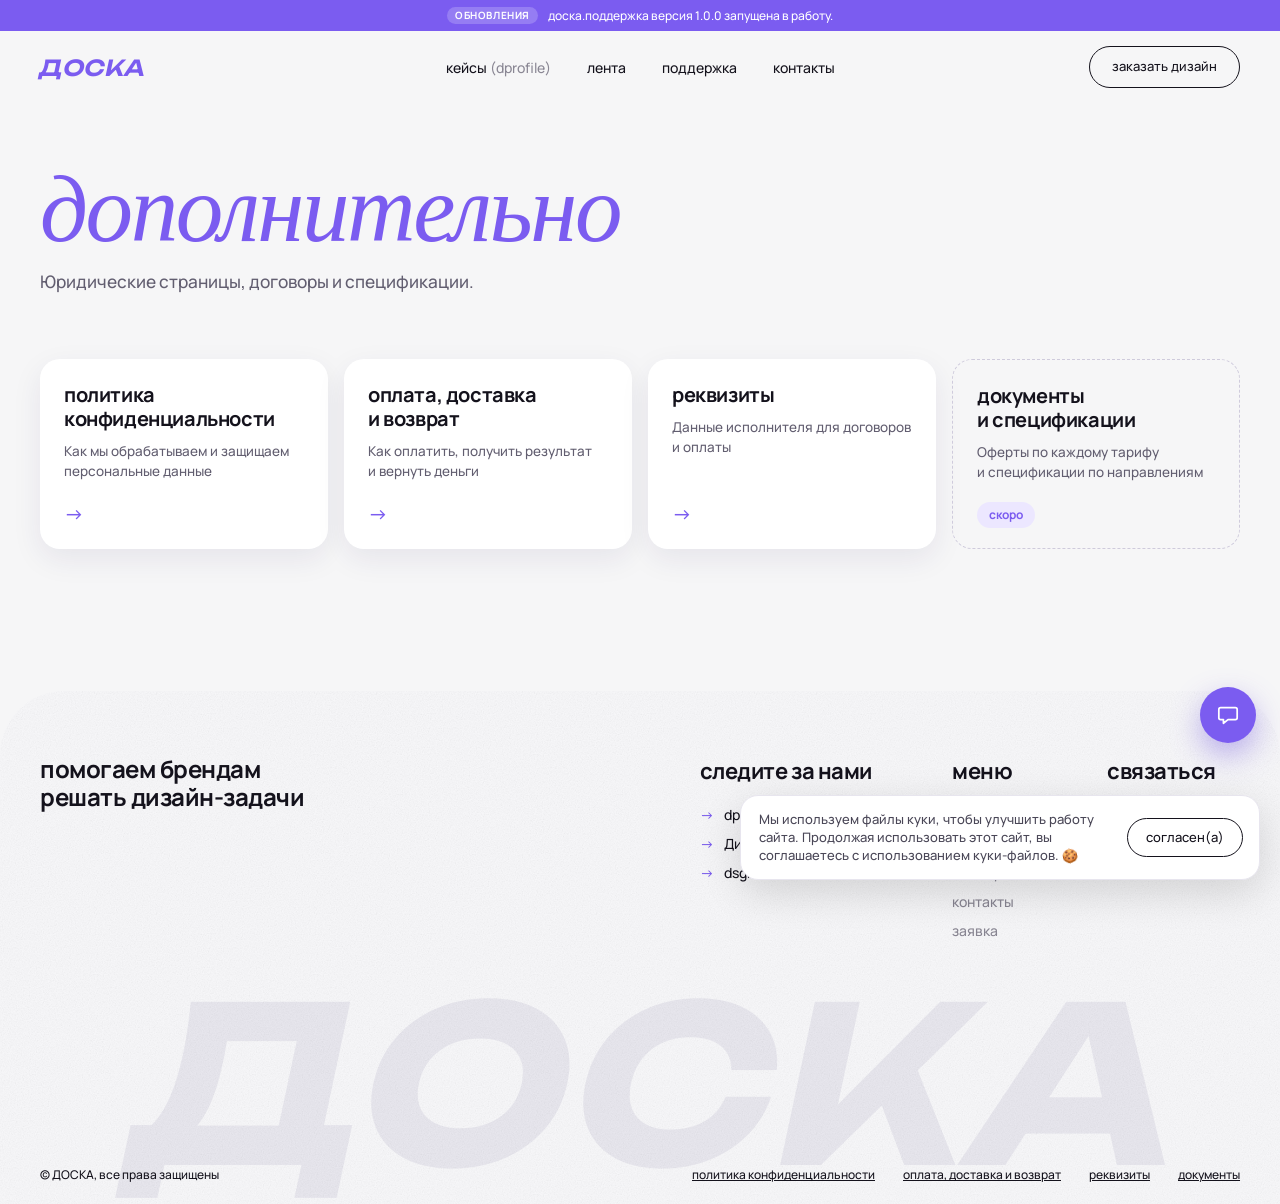
==== commit 0335e5a9: "Страница «Дополнительно»: список документов отложен, файлы убраны с сайта Co-Authored-By: Claude Son" ====
--- a/dokumenty/index.html
+++ b/dokumenty/index.html
@@ -44,18 +44,7 @@
 <main><div class="wrap dpage">
   <div class="page-title"><h1><em>дополнительно</em></h1>
     <p class="sub">Юридические страницы, договоры и спецификации.</p></div>
-  <div class="dlinks"><a class="dcard" href="/politika"><b>политика конфиденциальности</b><p>Как мы обрабатываем и защищаем персональные данные</p><i aria-hidden="true">→</i></a><a class="dcard" href="/usloviya"><b>оплата, доставка и возврат</b><p>Как оплатить, получить результат и вернуть деньги</p><i aria-hidden="true">→</i></a><a class="dcard" href="/rekvizity"><b>реквизиты</b><p>Данные исполнителя для договоров и оплаты</p><i aria-hidden="true">→</i></a><a class="dcard" href="#документы"><b>документы и спецификации</b><p>Оферты по каждому тарифу и спецификации по направлениям</p><i aria-hidden="true">→</i></a></div>
-  <section id="документы" class="dsec">
-    <h2>документы и <em>спецификации</em></h2>
-    <p class="sub">Оплата тарифа считается акцептом публичной оферты и условий спецификации. Файлы можно скачать.</p>
-    <div class="dgroup"><h3>общая оферта</h3><div class="dlist"><a class="dfile" href="/assets/docs/obshchaya-publichnaya-oferta-doska.docx" download><span><b>Общая публичная оферта</b><em>Условия для всех услуг</em></span><small>DOCX · 17 КБ</small><i aria-hidden="true"><svg viewBox="0 0 24 24"><path d="M12 4v11M7 11l5 5 5-5M5 20h14"/></svg></i></a></div></div>
-    <div class="dgroup"><h3>спецификации по направлениям</h3><div class="dlist"><a class="dfile" href="/assets/docs/spetsifikatsiya-logotip-aydentika.docx" download><span><b>Логотип и айдентика</b></span><small>DOCX · 14 КБ</small><i aria-hidden="true"><svg viewBox="0 0 24 24"><path d="M12 4v11M7 11l5 5 5-5M5 20h14"/></svg></i></a><a class="dfile" href="/assets/docs/spetsifikatsiya-lending.docx" download><span><b>Лендинг</b></span><small>DOCX · 14 КБ</small><i aria-hidden="true"><svg viewBox="0 0 24 24"><path d="M12 4v11M7 11l5 5 5-5M5 20h14"/></svg></i></a><a class="dfile" href="/assets/docs/spetsifikatsiya-korporativnyy-sayt.docx" download><span><b>Корпоративный сайт</b></span><small>DOCX · 13 КБ</small><i aria-hidden="true"><svg viewBox="0 0 24 24"><path d="M12 4v11M7 11l5 5 5-5M5 20h14"/></svg></i></a><a class="dfile" href="/assets/docs/spetsifikatsiya-internet-magazin.docx" download><span><b>Интернет-магазин</b></span><small>DOCX · 13 КБ</small><i aria-hidden="true"><svg viewBox="0 0 24 24"><path d="M12 4v11M7 11l5 5 5-5M5 20h14"/></svg></i></a><a class="dfile" href="/assets/docs/spetsifikatsiya-tekhnicheskaya-podderzhka.docx" download><span><b>Техническая поддержка</b></span><small>DOCX · 13 КБ</small><i aria-hidden="true"><svg viewBox="0 0 24 24"><path d="M12 4v11M7 11l5 5 5-5M5 20h14"/></svg></i></a></div></div>
-    <div class="dgroup"><h3>оферты: логотип и айдентика</h3><div class="dlist"><a class="dfile" href="/assets/docs/oferta-logotip-bazovyy-30000.docx" download><span><b>Тариф «Базовый»</b><em>30 000 ₽</em></span><small>DOCX · 14 КБ</small><i aria-hidden="true"><svg viewBox="0 0 24 24"><path d="M12 4v11M7 11l5 5 5-5M5 20h14"/></svg></i></a><a class="dfile" href="/assets/docs/oferta-logotip-standart-80000.docx" download><span><b>Тариф «Стандарт»</b><em>80 000 ₽</em></span><small>DOCX · 14 КБ</small><i aria-hidden="true"><svg viewBox="0 0 24 24"><path d="M12 4v11M7 11l5 5 5-5M5 20h14"/></svg></i></a><a class="dfile" href="/assets/docs/oferta-logotip-kastom-250000.docx" download><span><b>Тариф «Кастом»</b><em>250 000 ₽</em></span><small>DOCX · 14 КБ</small><i aria-hidden="true"><svg viewBox="0 0 24 24"><path d="M12 4v11M7 11l5 5 5-5M5 20h14"/></svg></i></a></div></div>
-    <div class="dgroup"><h3>оферты: лендинг</h3><div class="dlist"><a class="dfile" href="/assets/docs/oferta-lending-bazovyy-40000.docx" download><span><b>Тариф «Базовый»</b><em>40 000 ₽</em></span><small>DOCX · 14 КБ</small><i aria-hidden="true"><svg viewBox="0 0 24 24"><path d="M12 4v11M7 11l5 5 5-5M5 20h14"/></svg></i></a><a class="dfile" href="/assets/docs/oferta-lending-standart-60000.docx" download><span><b>Тариф «Стандарт»</b><em>60 000 ₽</em></span><small>DOCX · 14 КБ</small><i aria-hidden="true"><svg viewBox="0 0 24 24"><path d="M12 4v11M7 11l5 5 5-5M5 20h14"/></svg></i></a><a class="dfile" href="/assets/docs/oferta-lending-kastom-180000.docx" download><span><b>Тариф «Кастом»</b><em>180 000 ₽</em></span><small>DOCX · 14 КБ</small><i aria-hidden="true"><svg viewBox="0 0 24 24"><path d="M12 4v11M7 11l5 5 5-5M5 20h14"/></svg></i></a></div></div>
-    <div class="dgroup"><h3>оферты: корпоративный сайт</h3><div class="dlist"><a class="dfile" href="/assets/docs/oferta-korporativnyy-bazovyy-60000.docx" download><span><b>Тариф «Базовый»</b><em>60 000 ₽</em></span><small>DOCX · 14 КБ</small><i aria-hidden="true"><svg viewBox="0 0 24 24"><path d="M12 4v11M7 11l5 5 5-5M5 20h14"/></svg></i></a><a class="dfile" href="/assets/docs/oferta-korporativnyy-standart-120000.docx" download><span><b>Тариф «Стандарт»</b><em>120 000 ₽</em></span><small>DOCX · 14 КБ</small><i aria-hidden="true"><svg viewBox="0 0 24 24"><path d="M12 4v11M7 11l5 5 5-5M5 20h14"/></svg></i></a><a class="dfile" href="/assets/docs/oferta-korporativnyy-kastom-250000.docx" download><span><b>Тариф «Кастом»</b><em>250 000 ₽</em></span><small>DOCX · 14 КБ</small><i aria-hidden="true"><svg viewBox="0 0 24 24"><path d="M12 4v11M7 11l5 5 5-5M5 20h14"/></svg></i></a></div></div>
-    <div class="dgroup"><h3>оферты: интернет-магазин</h3><div class="dlist"><a class="dfile" href="/assets/docs/oferta-magazin-bazovyy-80000.docx" download><span><b>Тариф «Базовый»</b><em>80 000 ₽</em></span><small>DOCX · 14 КБ</small><i aria-hidden="true"><svg viewBox="0 0 24 24"><path d="M12 4v11M7 11l5 5 5-5M5 20h14"/></svg></i></a><a class="dfile" href="/assets/docs/oferta-magazin-standart-150000.docx" download><span><b>Тариф «Стандарт»</b><em>150 000 ₽</em></span><small>DOCX · 14 КБ</small><i aria-hidden="true"><svg viewBox="0 0 24 24"><path d="M12 4v11M7 11l5 5 5-5M5 20h14"/></svg></i></a><a class="dfile" href="/assets/docs/oferta-magazin-kastom-350000.docx" download><span><b>Тариф «Кастом»</b><em>350 000 ₽</em></span><small>DOCX · 14 КБ</small><i aria-hidden="true"><svg viewBox="0 0 24 24"><path d="M12 4v11M7 11l5 5 5-5M5 20h14"/></svg></i></a></div></div>
-    <div class="dgroup"><h3>оферты: техническая поддержка</h3><div class="dlist"><a class="dfile" href="/assets/docs/oferta-podderzhka-bazovyy-24900.docx" download><span><b>Тариф «Базовый»</b><em>24 900 ₽ в месяц</em></span><small>DOCX · 14 КБ</small><i aria-hidden="true"><svg viewBox="0 0 24 24"><path d="M12 4v11M7 11l5 5 5-5M5 20h14"/></svg></i></a><a class="dfile" href="/assets/docs/oferta-podderzhka-standart-44900.docx" download><span><b>Тариф «Стандарт»</b><em>44 900 ₽ в месяц</em></span><small>DOCX · 14 КБ</small><i aria-hidden="true"><svg viewBox="0 0 24 24"><path d="M12 4v11M7 11l5 5 5-5M5 20h14"/></svg></i></a><a class="dfile" href="/assets/docs/oferta-podderzhka-ultima-99900.docx" download><span><b>Тариф «Ультима»</b><em>99 900 ₽ в месяц</em></span><small>DOCX · 14 КБ</small><i aria-hidden="true"><svg viewBox="0 0 24 24"><path d="M12 4v11M7 11l5 5 5-5M5 20h14"/></svg></i></a></div></div>
-  </section>
+  <div class="dlinks"><a class="dcard" href="/politika"><b>политика конфиденциальности</b><p>Как мы обрабатываем и защищаем персональные данные</p><i aria-hidden="true">→</i></a><a class="dcard" href="/usloviya"><b>оплата, доставка и возврат</b><p>Как оплатить, получить результат и вернуть деньги</p><i aria-hidden="true">→</i></a><a class="dcard" href="/rekvizity"><b>реквизиты</b><p>Данные исполнителя для договоров и оплаты</p><i aria-hidden="true">→</i></a><div class="dcard soon"><b>документы и спецификации</b><p>Оферты по каждому тарифу и спецификации по направлениям</p><span class="soon-tag">скоро</span></div></div>
 </div></main>
 
 <footer class="foot"><div class="wrap">
--- a/styles.css
+++ b/styles.css
@@ -720,3 +720,6 @@
 .dfile:hover i{background:var(--accent)}.dfile:hover i svg{stroke:#fff}
 @media(max-width:1000px){.dlinks{grid-template-columns:1fr 1fr}.dlist{grid-template-columns:1fr 1fr}}
 @media(max-width:640px){.dlinks,.dlist{grid-template-columns:1fr}.dcard{min-height:0}}
+.dcard.soon{box-shadow:none;background:transparent;border:1px dashed #cfcbdc;cursor:default}
+.dcard.soon:hover{transform:none;box-shadow:none}
+.dcard.soon .soon-tag{position:absolute;left:24px;bottom:20px;padding:4px 12px;border-radius:999px;background:var(--accent-soft);color:var(--accent);font-size:12px;font-weight:700}
